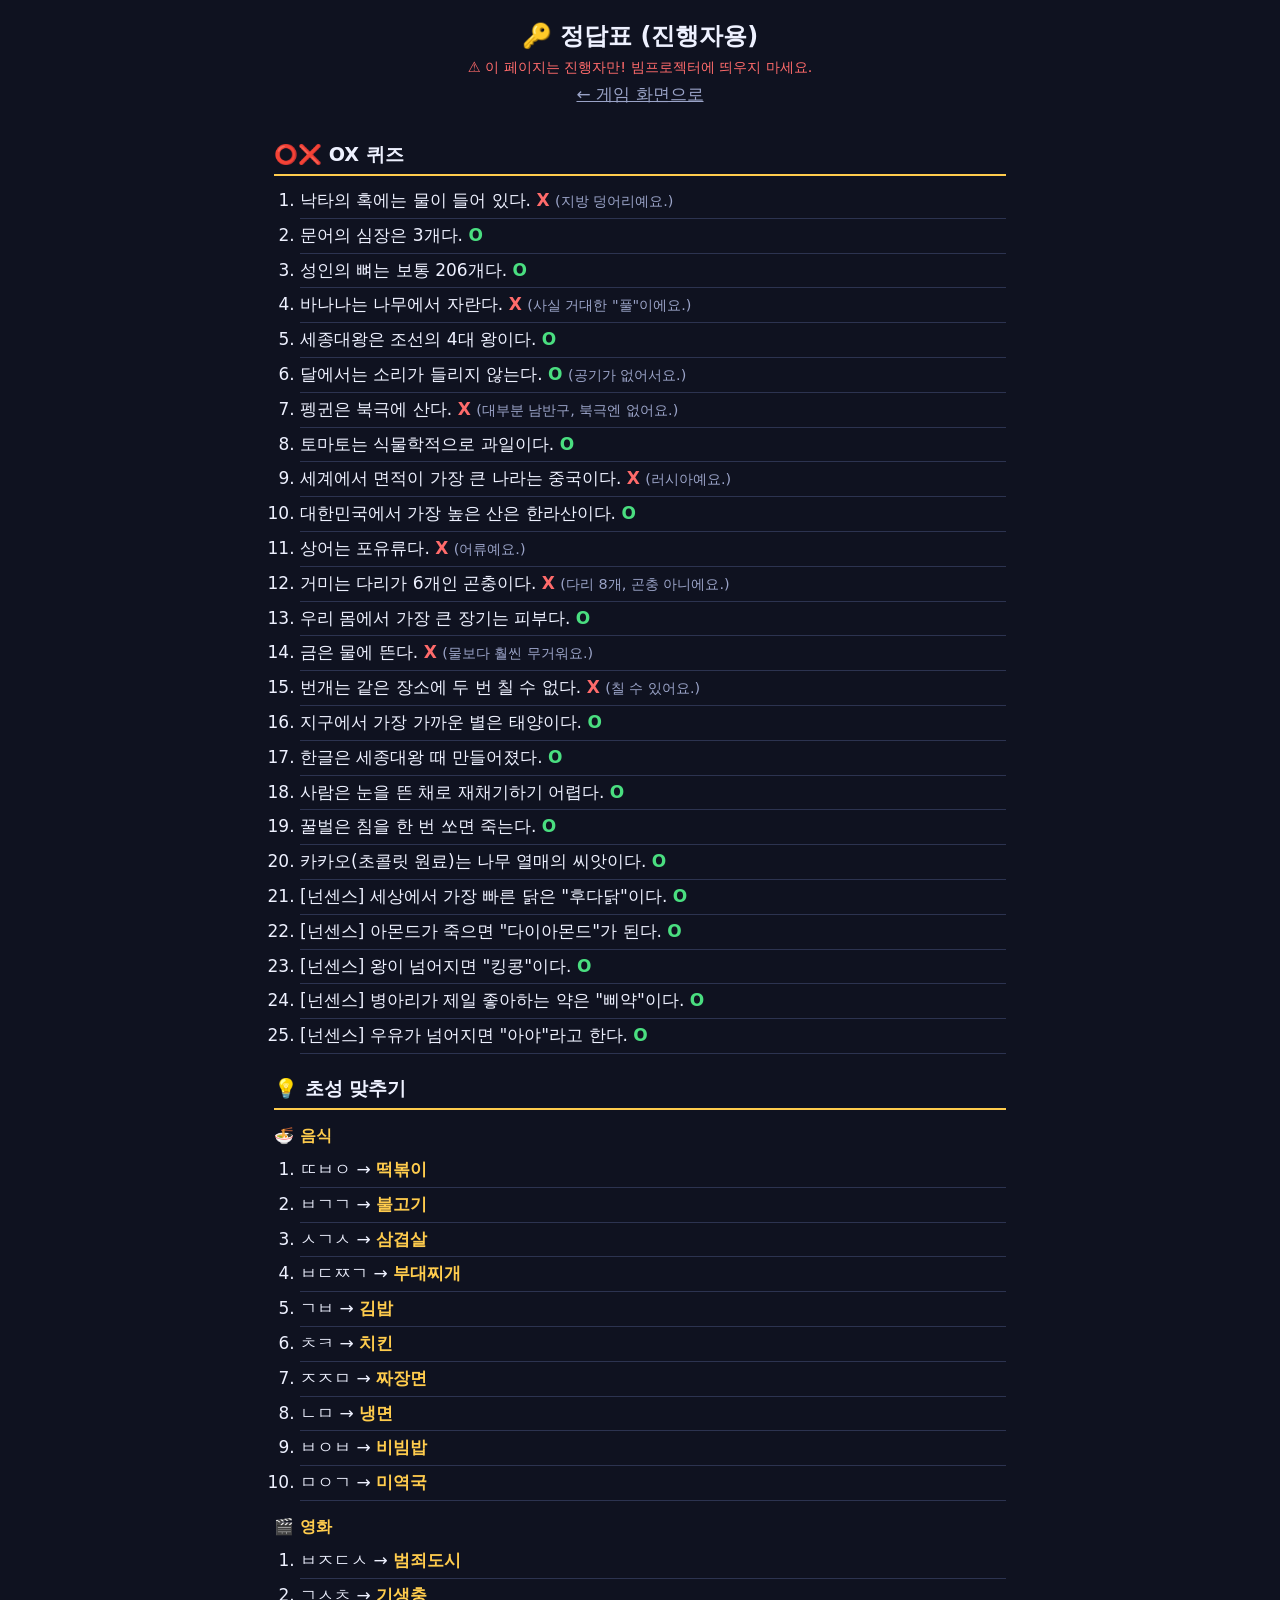
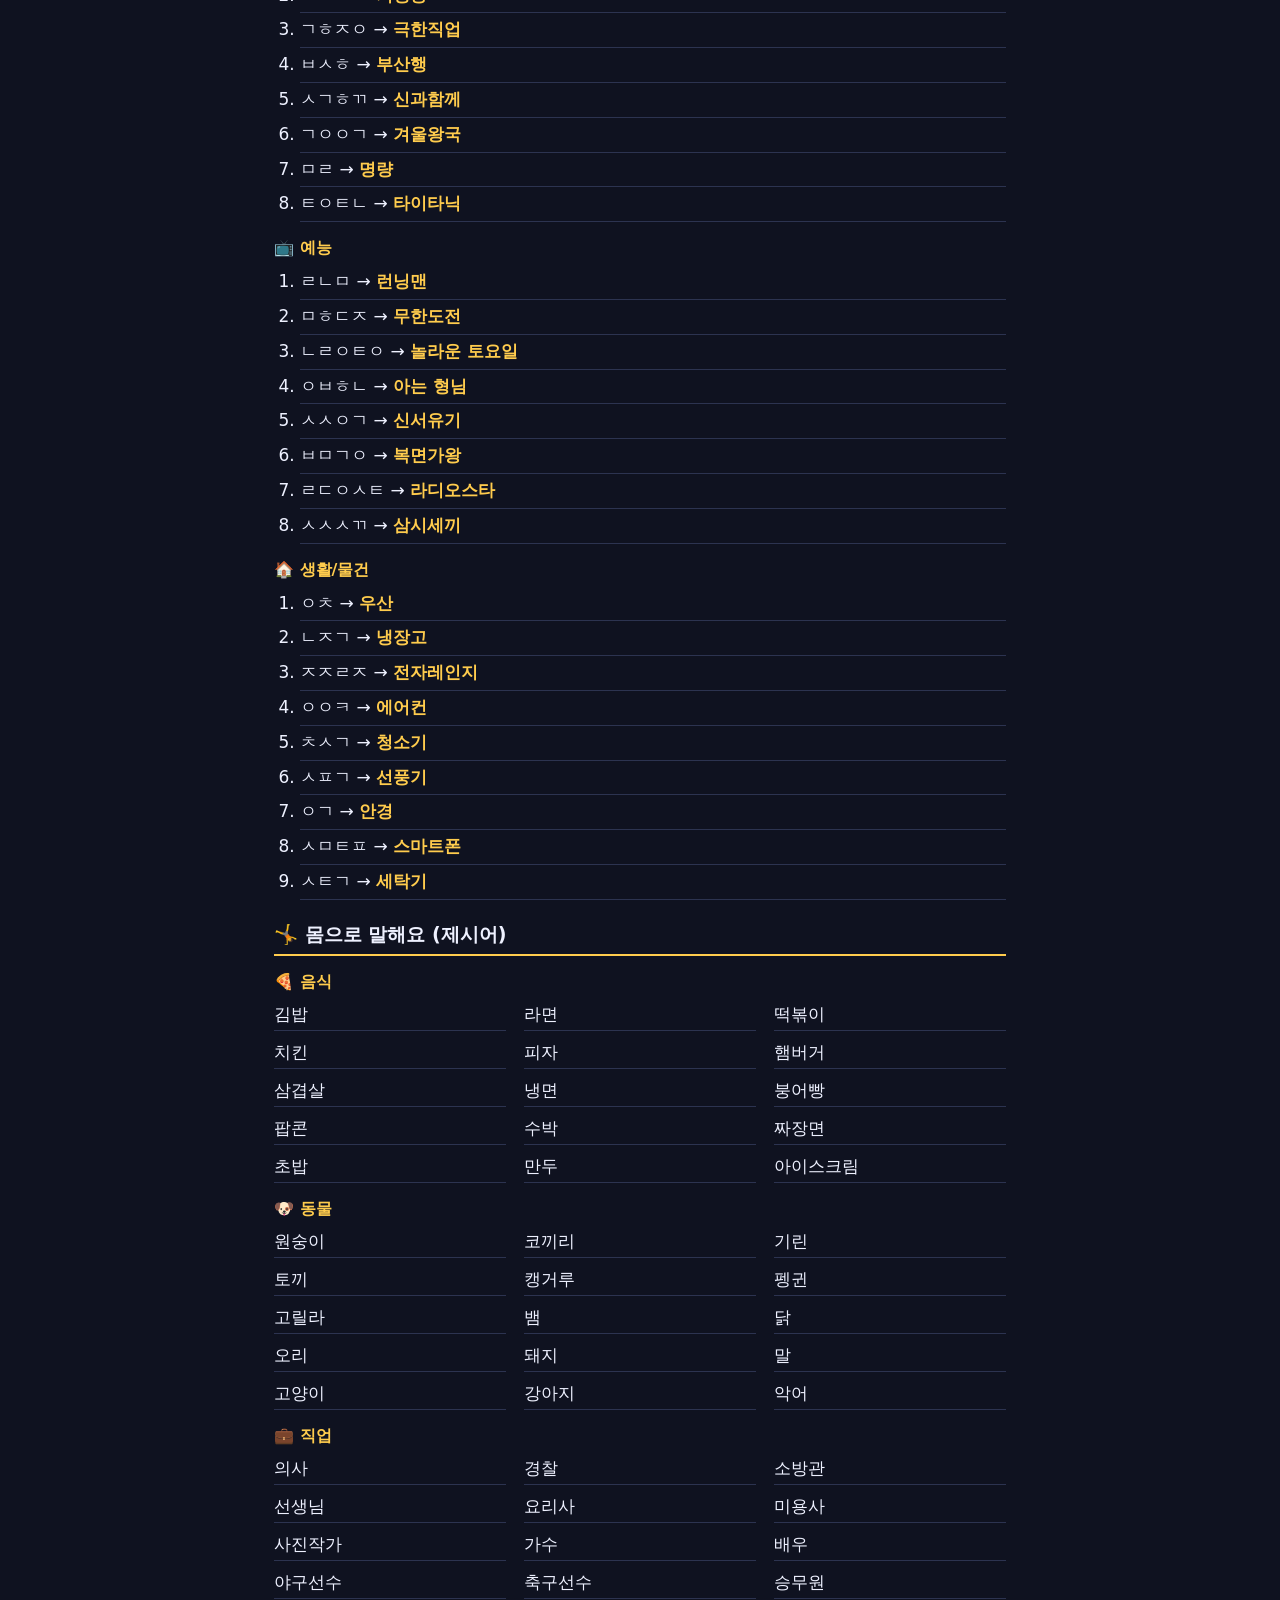
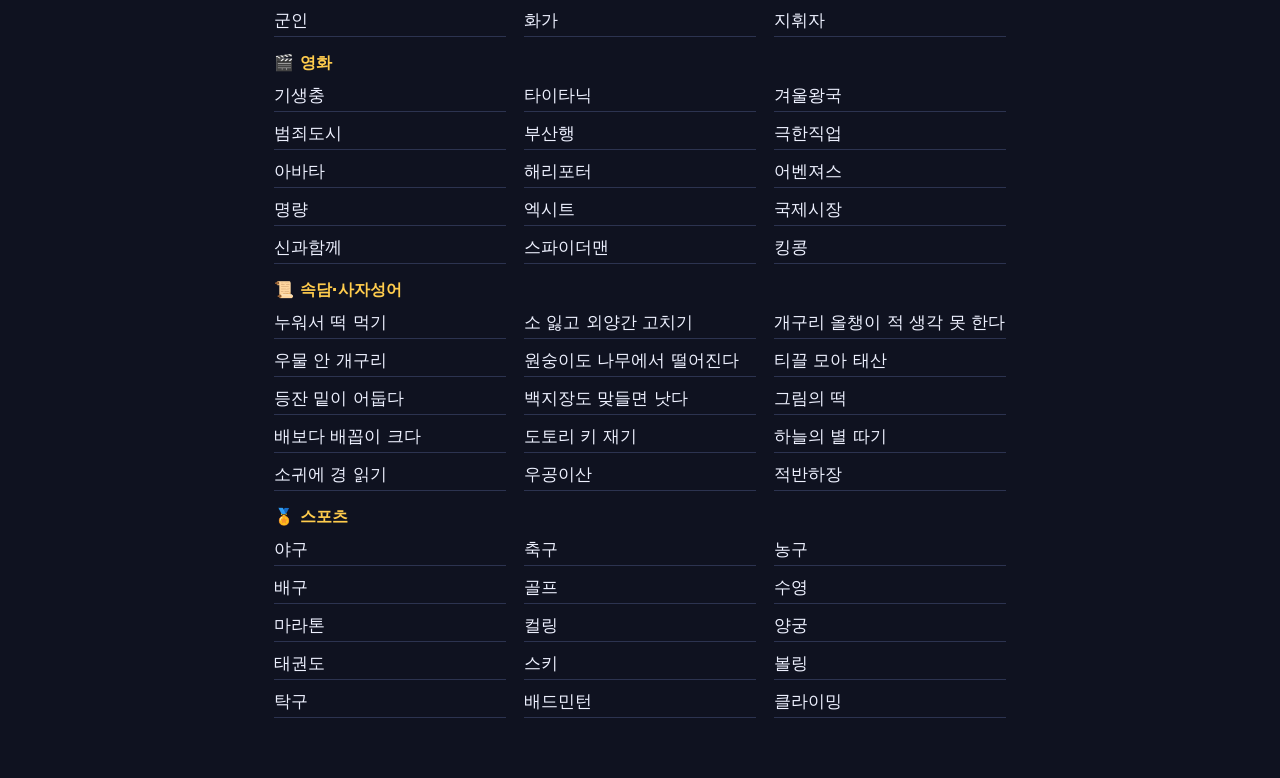
==== answers.html @ 637aa59c "진행자용 정답표 전용 페이지 추가" ====
<!DOCTYPE html>
<html lang="ko">
<head>
<meta charset="utf-8">
<meta name="viewport" content="width=device-width, initial-scale=1">
<title>정답표 (진행자용)</title>
<style>
  :root { --bg:#0f1220; --card:#1a1f36; --line:#2c3350; --fg:#eef1ff; --mut:#9aa3c7; --accent:#ffcc4d; --ok:#4ade80; --hot:#ff6b6b; }
  * { box-sizing:border-box; }
  body { margin:0; font-family:system-ui,-apple-system,"Apple SD Gothic Neo",sans-serif; background:var(--bg); color:var(--fg); font-size:17px; }
  header { text-align:center; padding:20px 12px 6px; }
  h1 { margin:0; font-size:1.5rem; }
  .warn { color:var(--hot); font-size:.9rem; margin-top:6px; }
  main { max-width:760px; margin:0 auto; padding:8px 14px 60px; }
  h2 { font-size:1.2rem; margin:22px 0 8px; padding-bottom:6px; border-bottom:2px solid var(--accent); }
  h3 { font-size:1rem; color:var(--accent); margin:16px 0 6px; }
  ol { margin:0; padding-left:26px; }
  li { padding:5px 0; border-bottom:1px solid var(--line); line-height:1.4; }
  .q { color:var(--fg); }
  .a { font-weight:800; color:var(--accent); }
  .o { color:var(--ok); font-weight:900; }
  .x { color:var(--hot); font-weight:900; }
  .note { color:var(--mut); font-size:.9rem; }
  .grid { display:grid; grid-template-columns:repeat(auto-fill,minmax(200px,1fr)); gap:6px 18px; }
  .grid div { padding:4px 0; border-bottom:1px solid var(--line); }
  a.home { color:var(--mut); }
</style>
</head>
<body>
<header>
  <h1>🔑 정답표 (진행자용)</h1>
  <div class="warn">⚠️ 이 페이지는 진행자만! 빔프로젝터에 띄우지 마세요.</div>
  <div style="margin-top:6px"><a class="home" href="./index.html">← 게임 화면으로</a></div>
</header>
<main id="app"></main>

<script src="data.js"></script>
<script>
const app=document.getElementById('app');
let html='';

// OX
html+='<h2>⭕❌ OX 퀴즈</h2><ol>';
OX.forEach(o=>{
  html+=`<li><span class="q">${o.q}</span> <span class="${o.a?'o':'x'}">${o.a?'O':'X'}</span>`
      + (o.e?` <span class="note">(${o.e})</span>`:'') + '</li>';
});
html+='</ol>';

// 초성
html+='<h2>💡 초성 맞추기</h2>';
for(const [cat,list] of Object.entries(INITIALS)){
  html+=`<h3>${cat}</h3><ol>`;
  list.forEach(([q,a])=>{ html+=`<li><span class="q">${q}</span> → <span class="a">${a}</span></li>`; });
  html+='</ol>';
}

// 몸으로 말해요 (제시어 = 정답)
html+='<h2>🤸 몸으로 말해요 (제시어)</h2>';
for(const [cat,list] of Object.entries(CHARADES)){
  html+=`<h3>${cat}</h3><div class="grid">${list.map(w=>`<div>${w}</div>`).join('')}</div>`;
}

app.innerHTML=html;
</script>
</body>
</html>
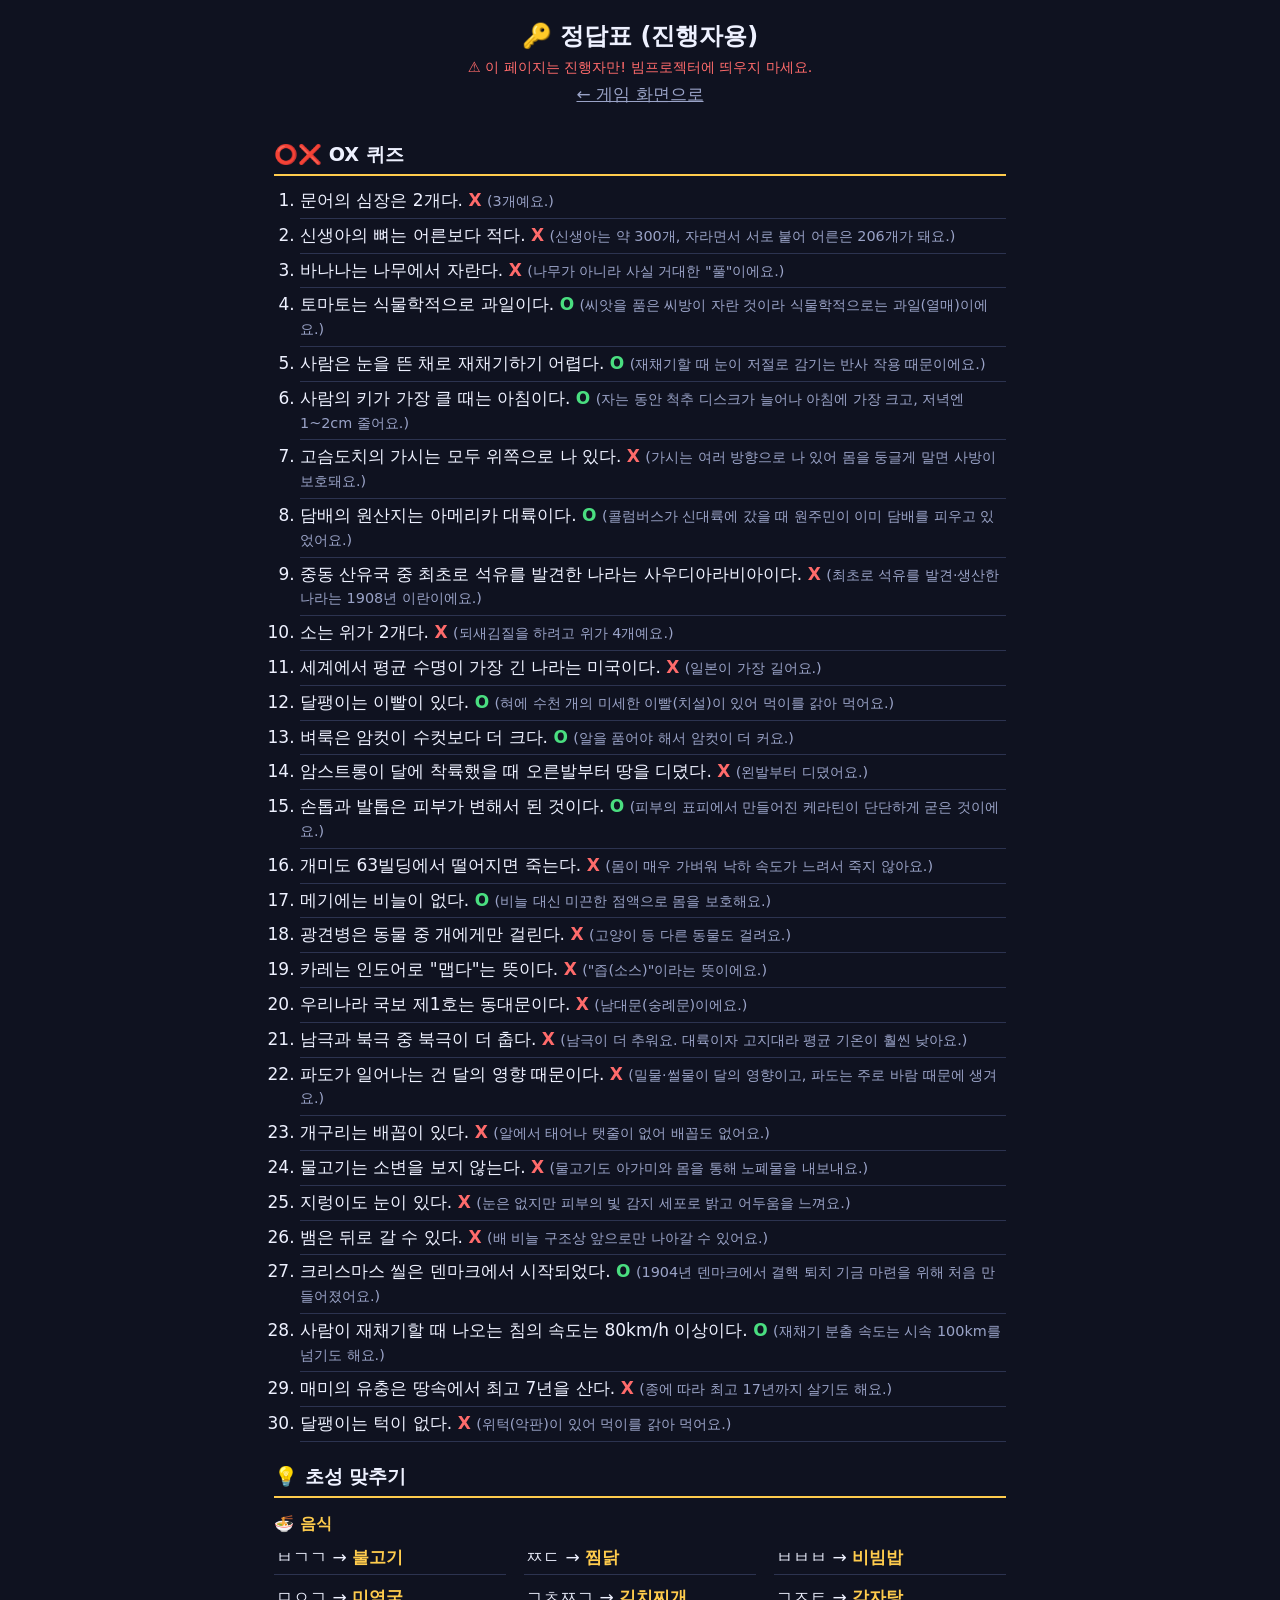
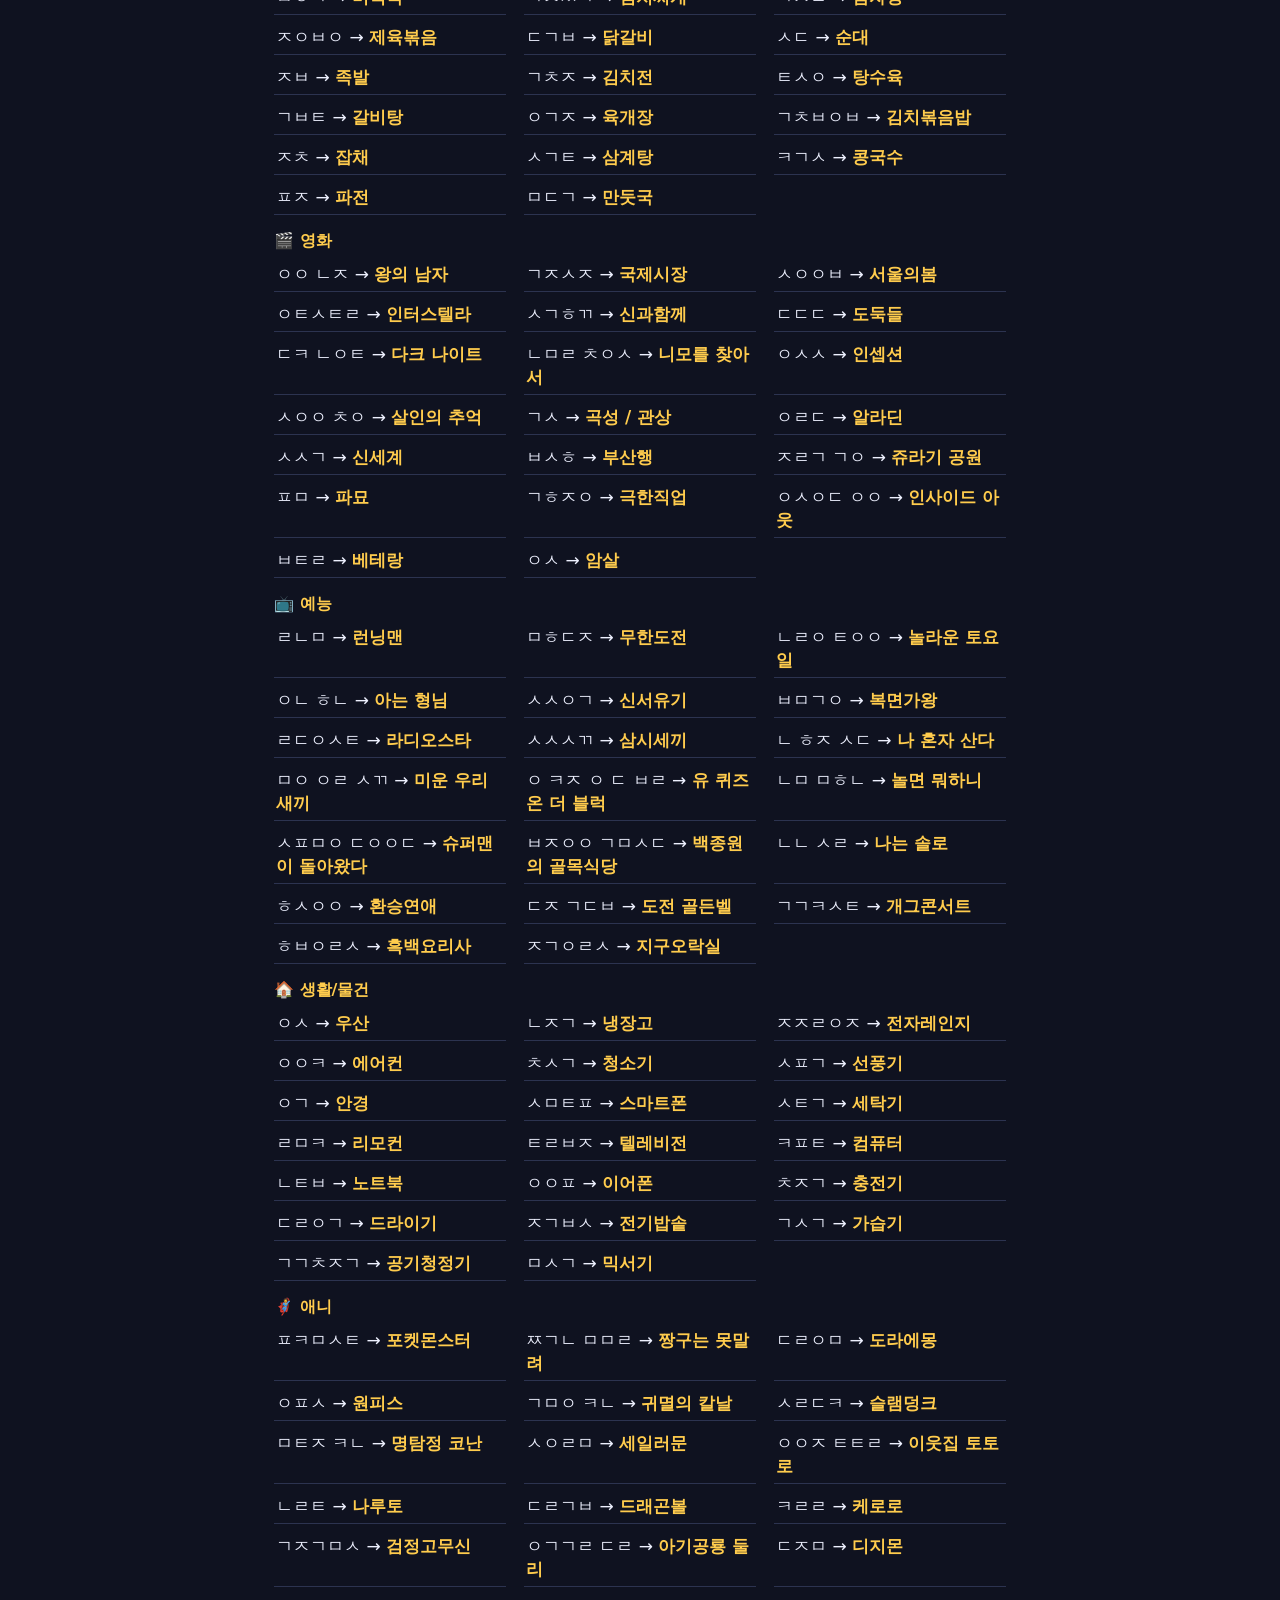
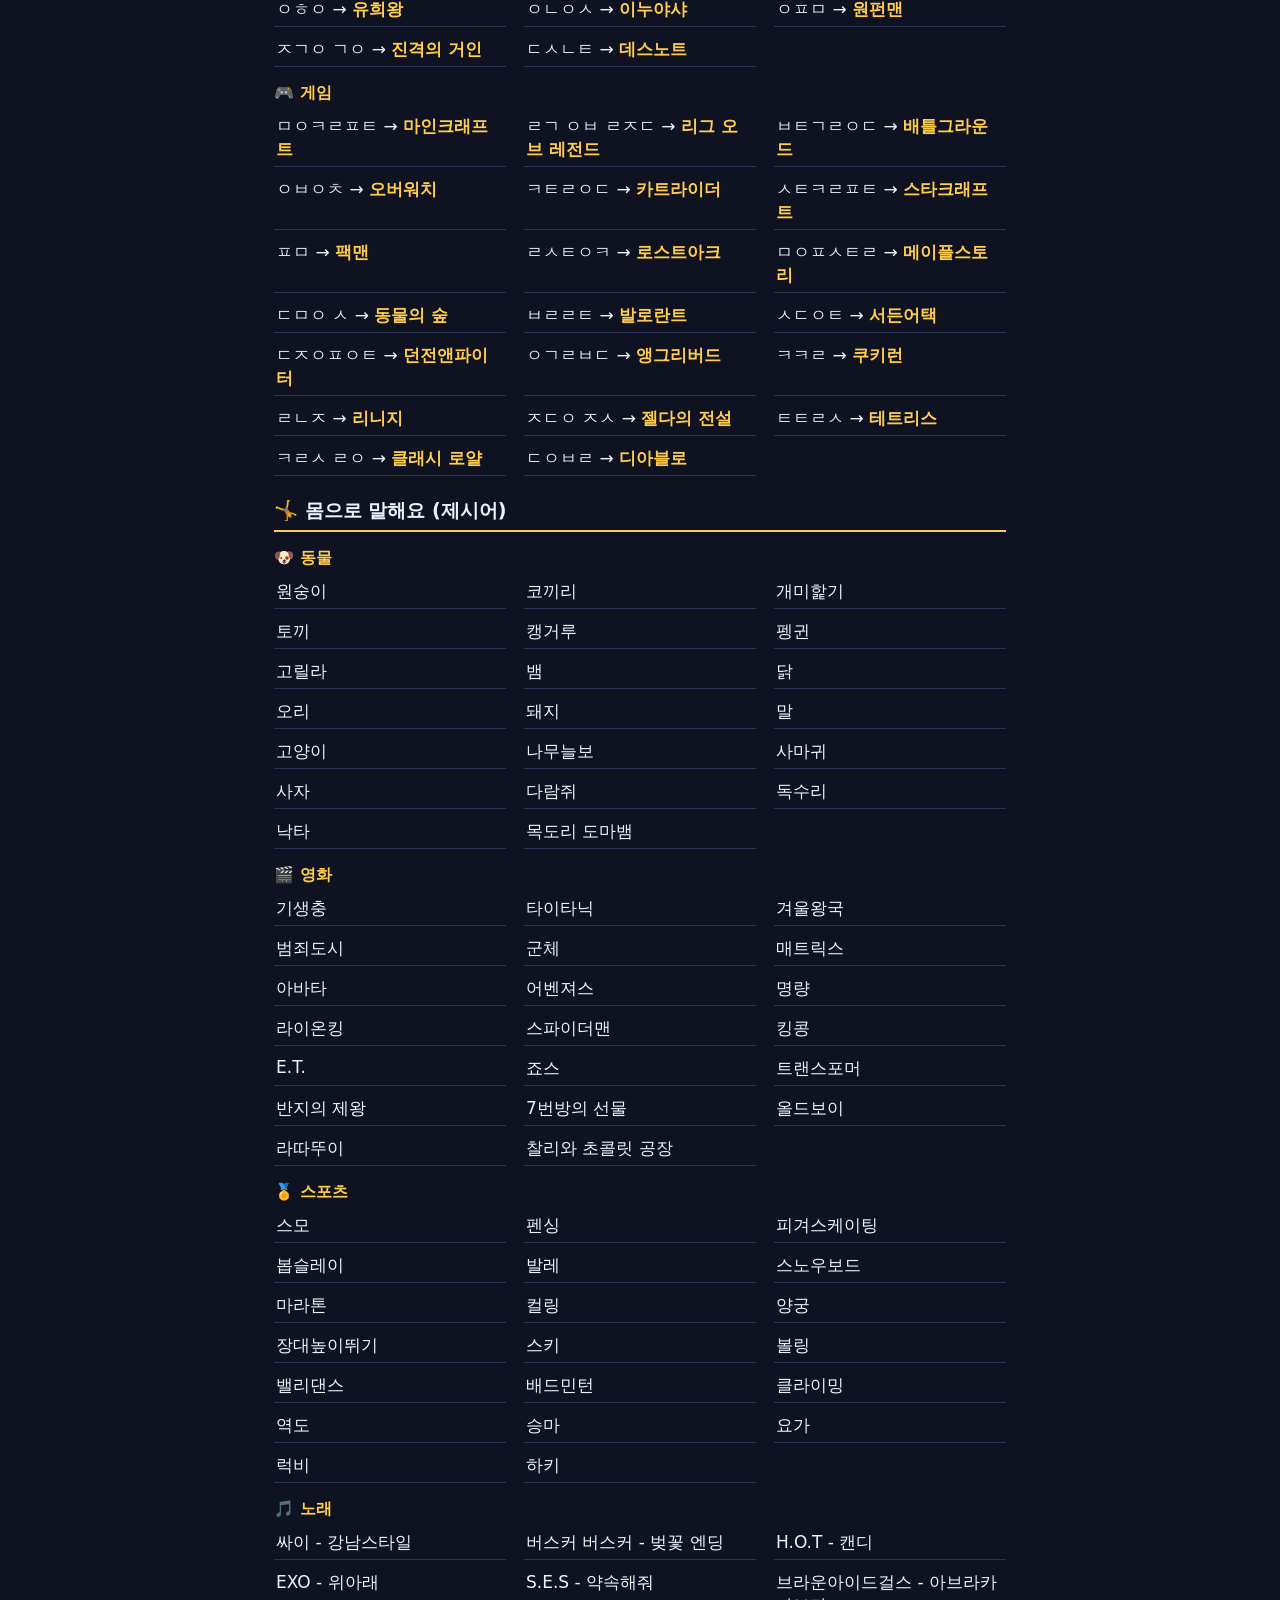
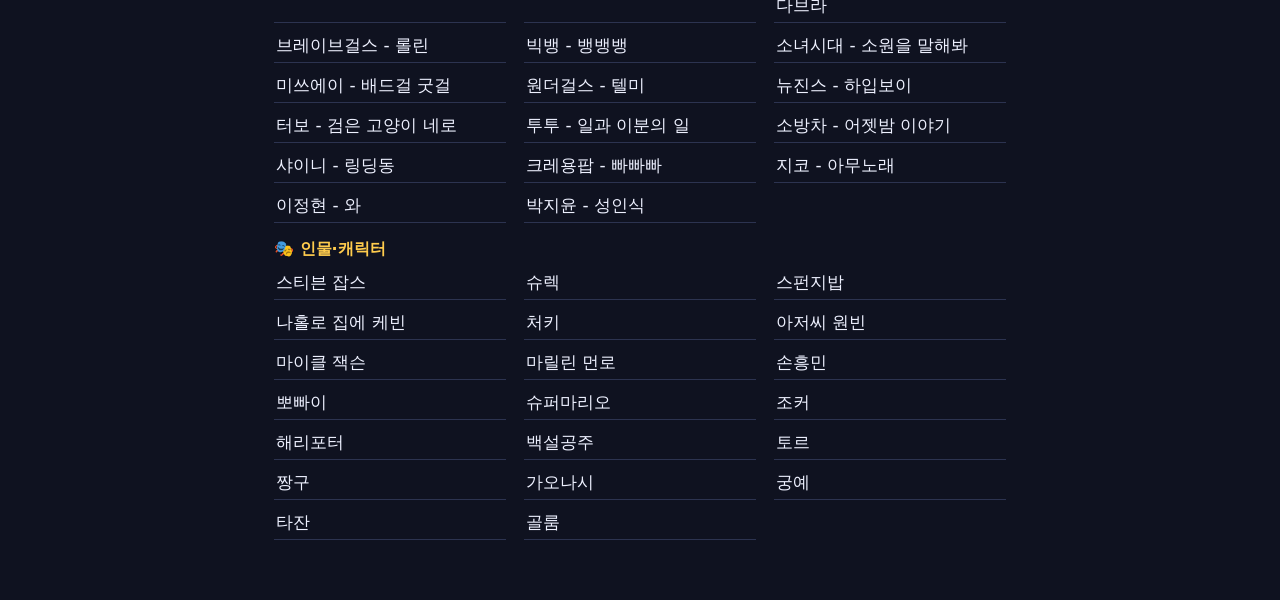
==== commit 7fa9ae30: "answers: initials as 3-col grid; responsive 2-col mobile" ====
--- a/answers.html
+++ b/answers.html
@@ -21,8 +21,9 @@
   .o { color:var(--ok); font-weight:900; }
   .x { color:var(--hot); font-weight:900; }
   .note { color:var(--mut); font-size:.9rem; }
-  .grid { display:grid; grid-template-columns:repeat(auto-fill,minmax(200px,1fr)); gap:6px 18px; }
-  .grid div { padding:4px 0; border-bottom:1px solid var(--line); }
+  .grid { display:grid; grid-template-columns:repeat(3,1fr); gap:6px 18px; }
+  .grid div { padding:5px 2px; border-bottom:1px solid var(--line); }
+  @media (max-width:600px){ .grid { grid-template-columns:repeat(2,1fr); gap:6px 12px; } }
   a.home { color:var(--mut); }
 </style>
 </head>
@@ -50,9 +51,7 @@
 // 초성
 html+='<h2>💡 초성 맞추기</h2>';
 for(const [cat,list] of Object.entries(INITIALS)){
-  html+=`<h3>${cat}</h3><ol>`;
-  list.forEach(([q,a])=>{ html+=`<li><span class="q">${q}</span> → <span class="a">${a}</span></li>`; });
-  html+='</ol>';
+  html+=`<h3>${cat}</h3><div class="grid">${list.map(([q,a])=>`<div><span class="q">${q}</span> → <span class="a">${a}</span></div>`).join('')}</div>`;
 }
 
 // 몸으로 말해요 (제시어 = 정답)
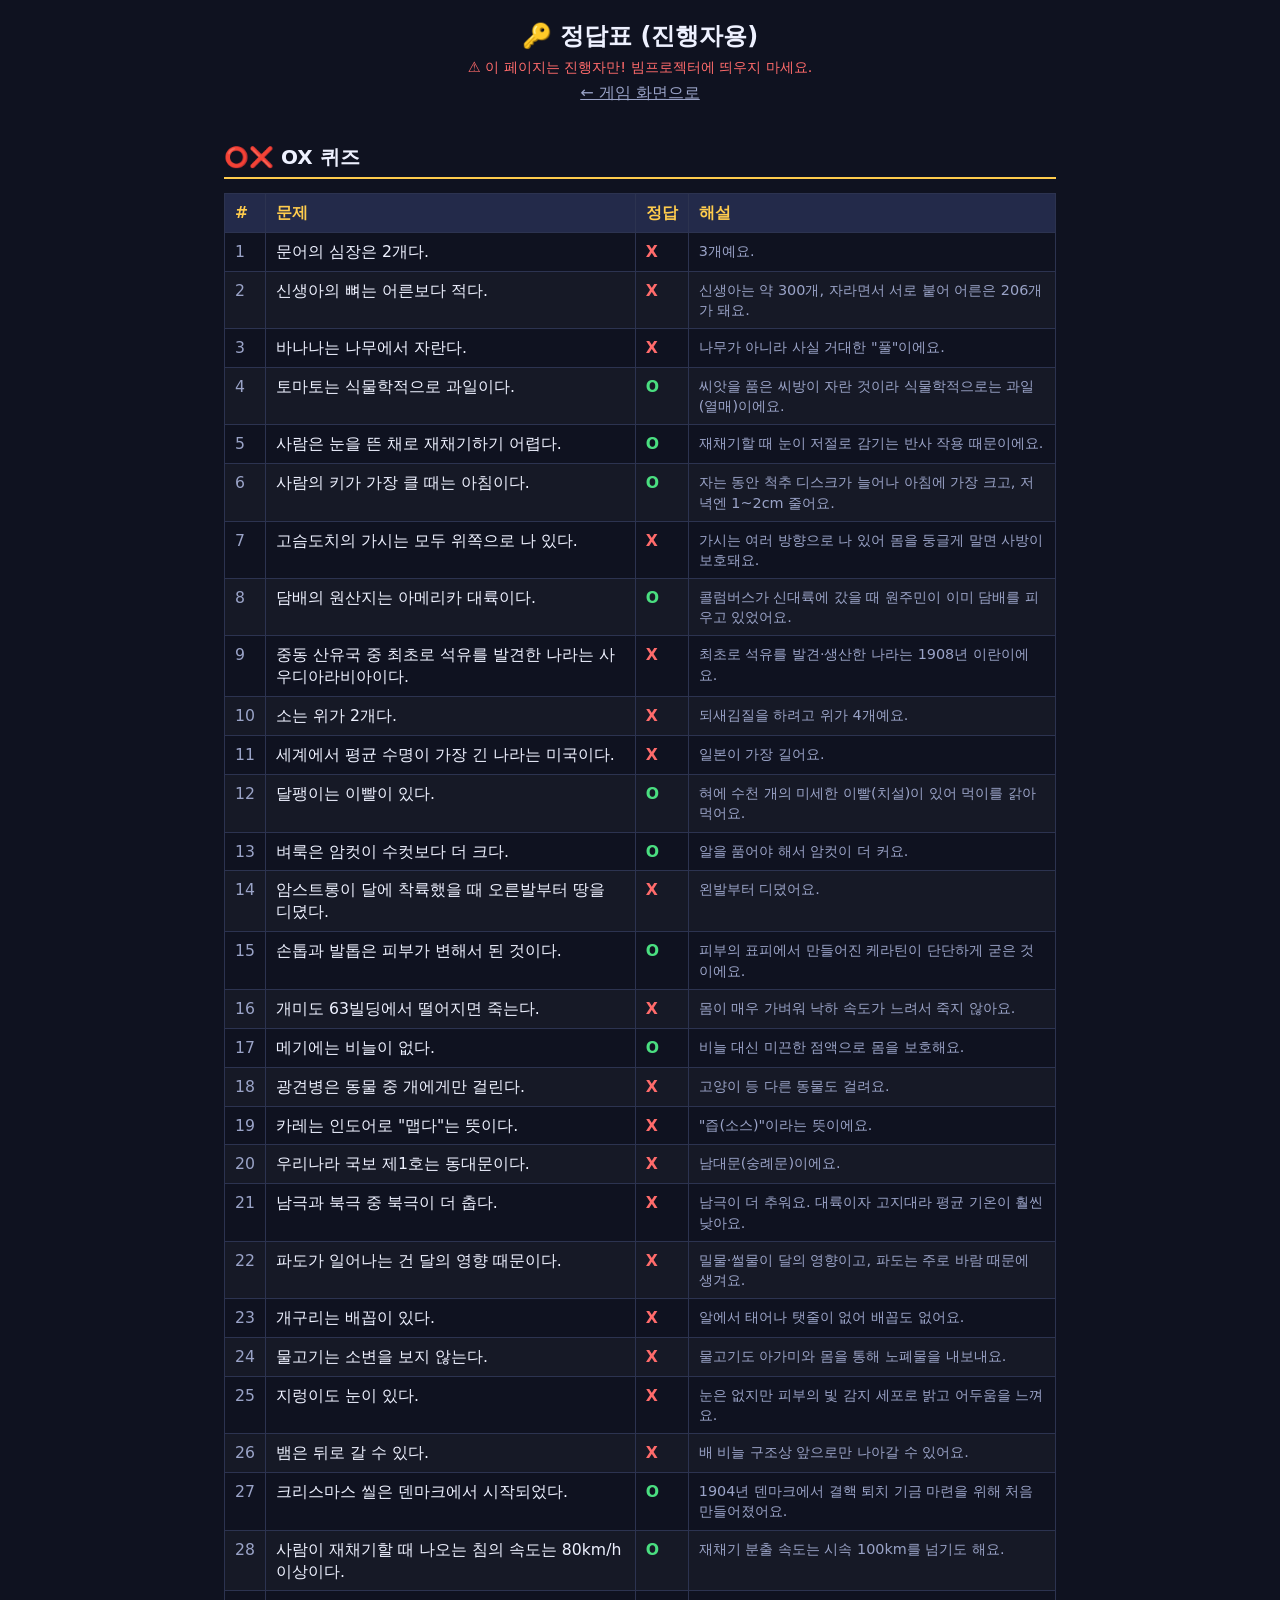
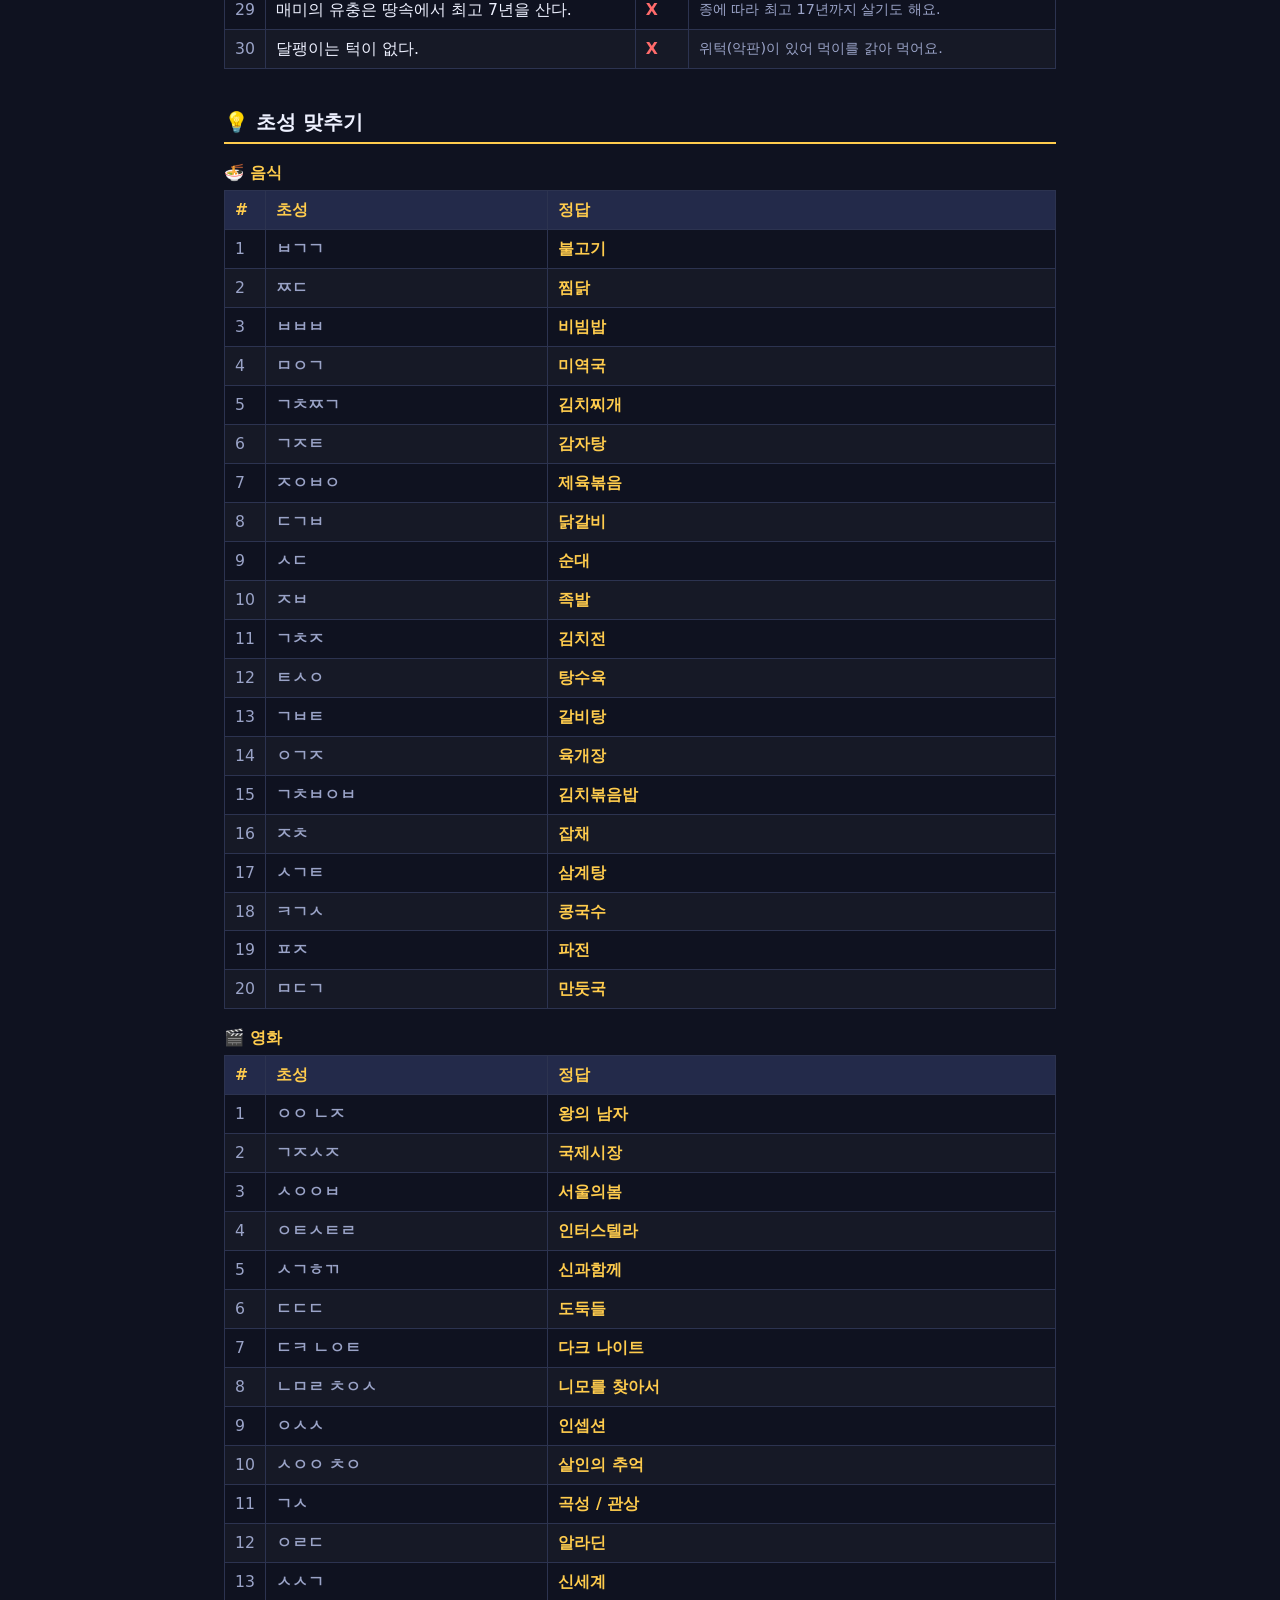
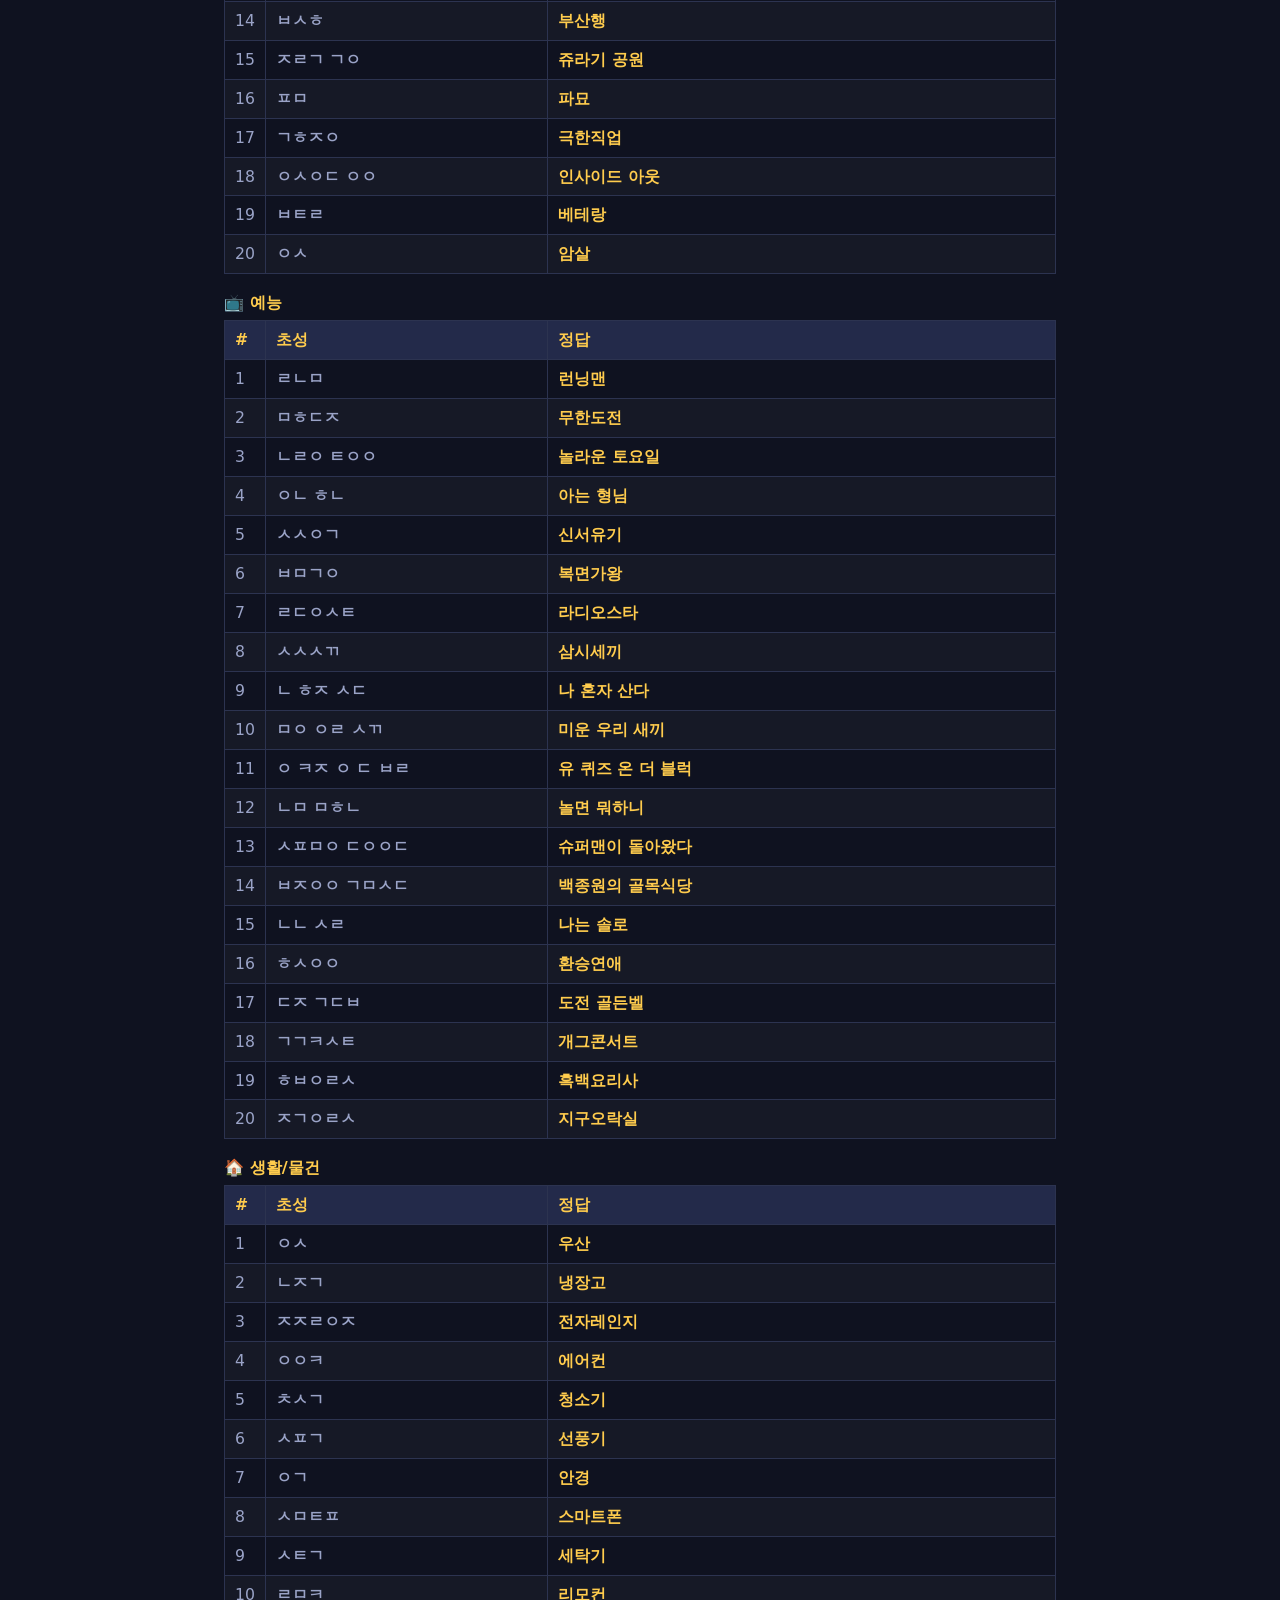
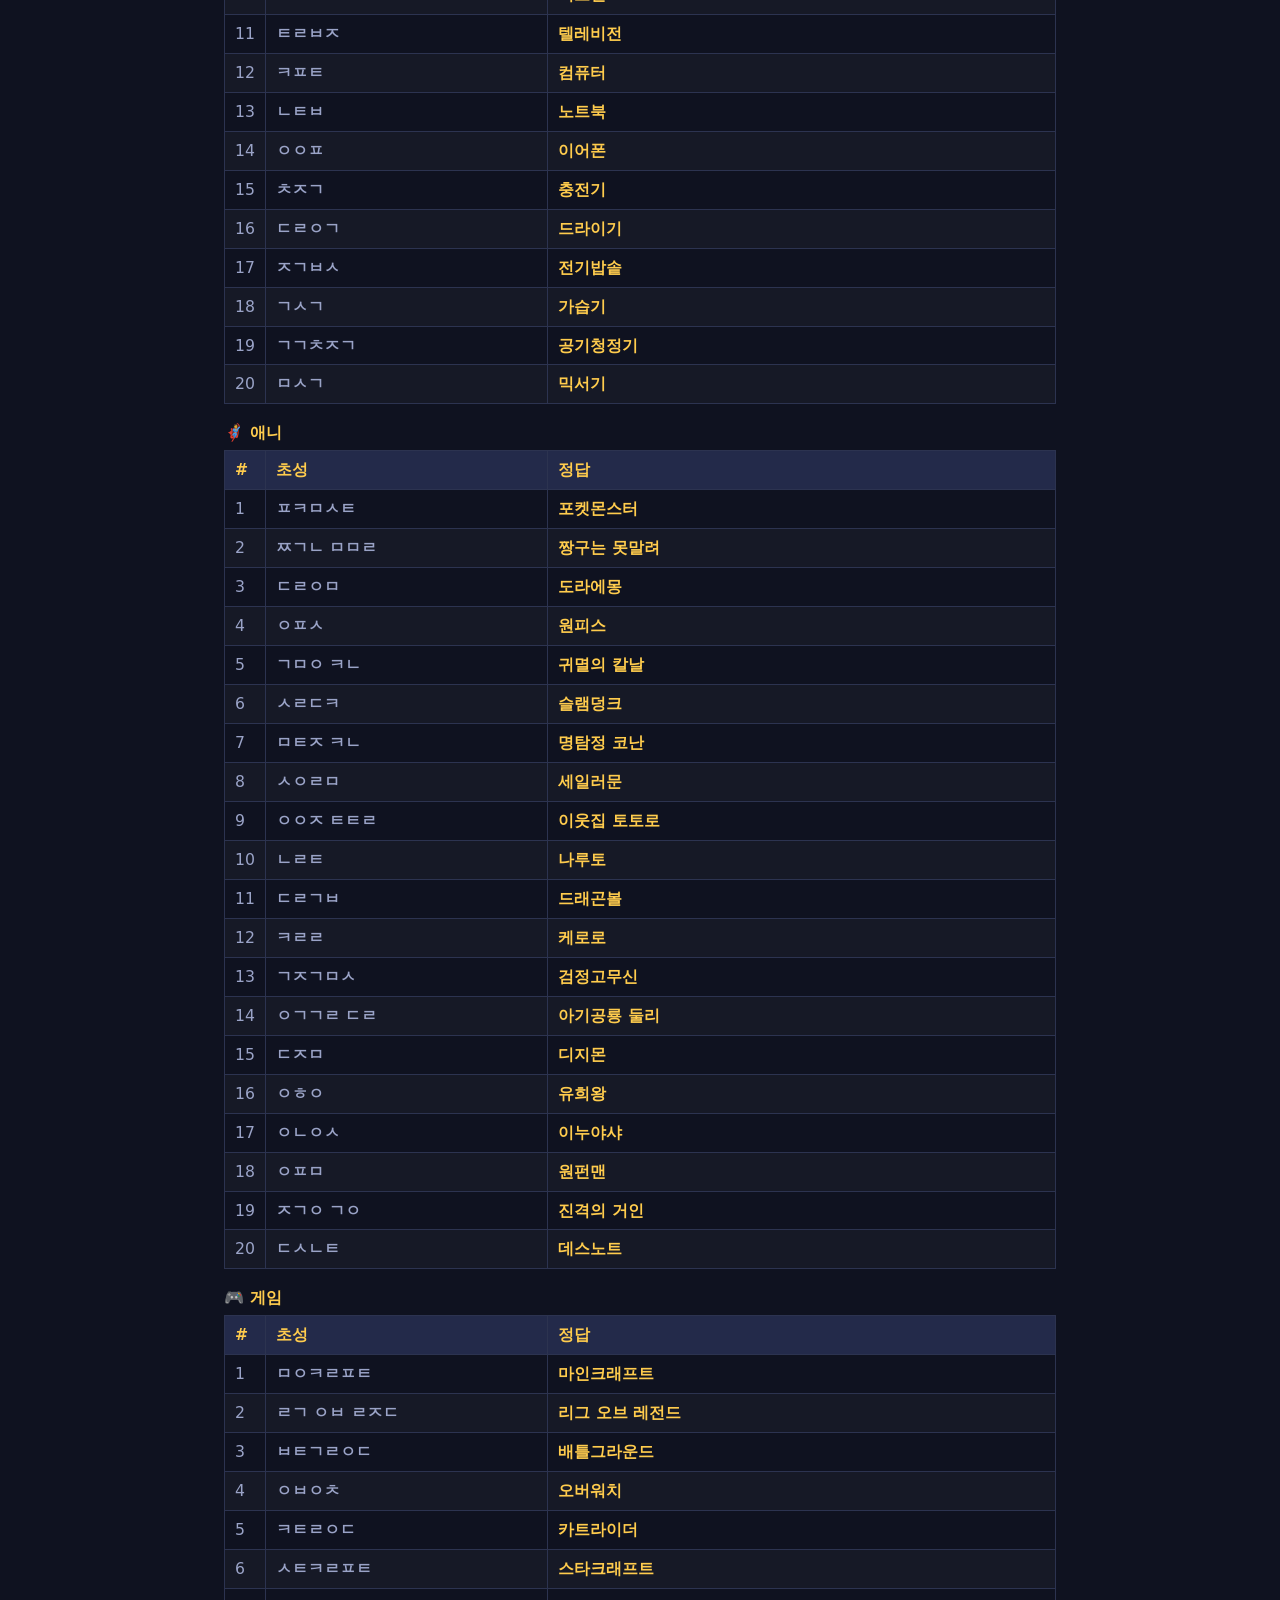
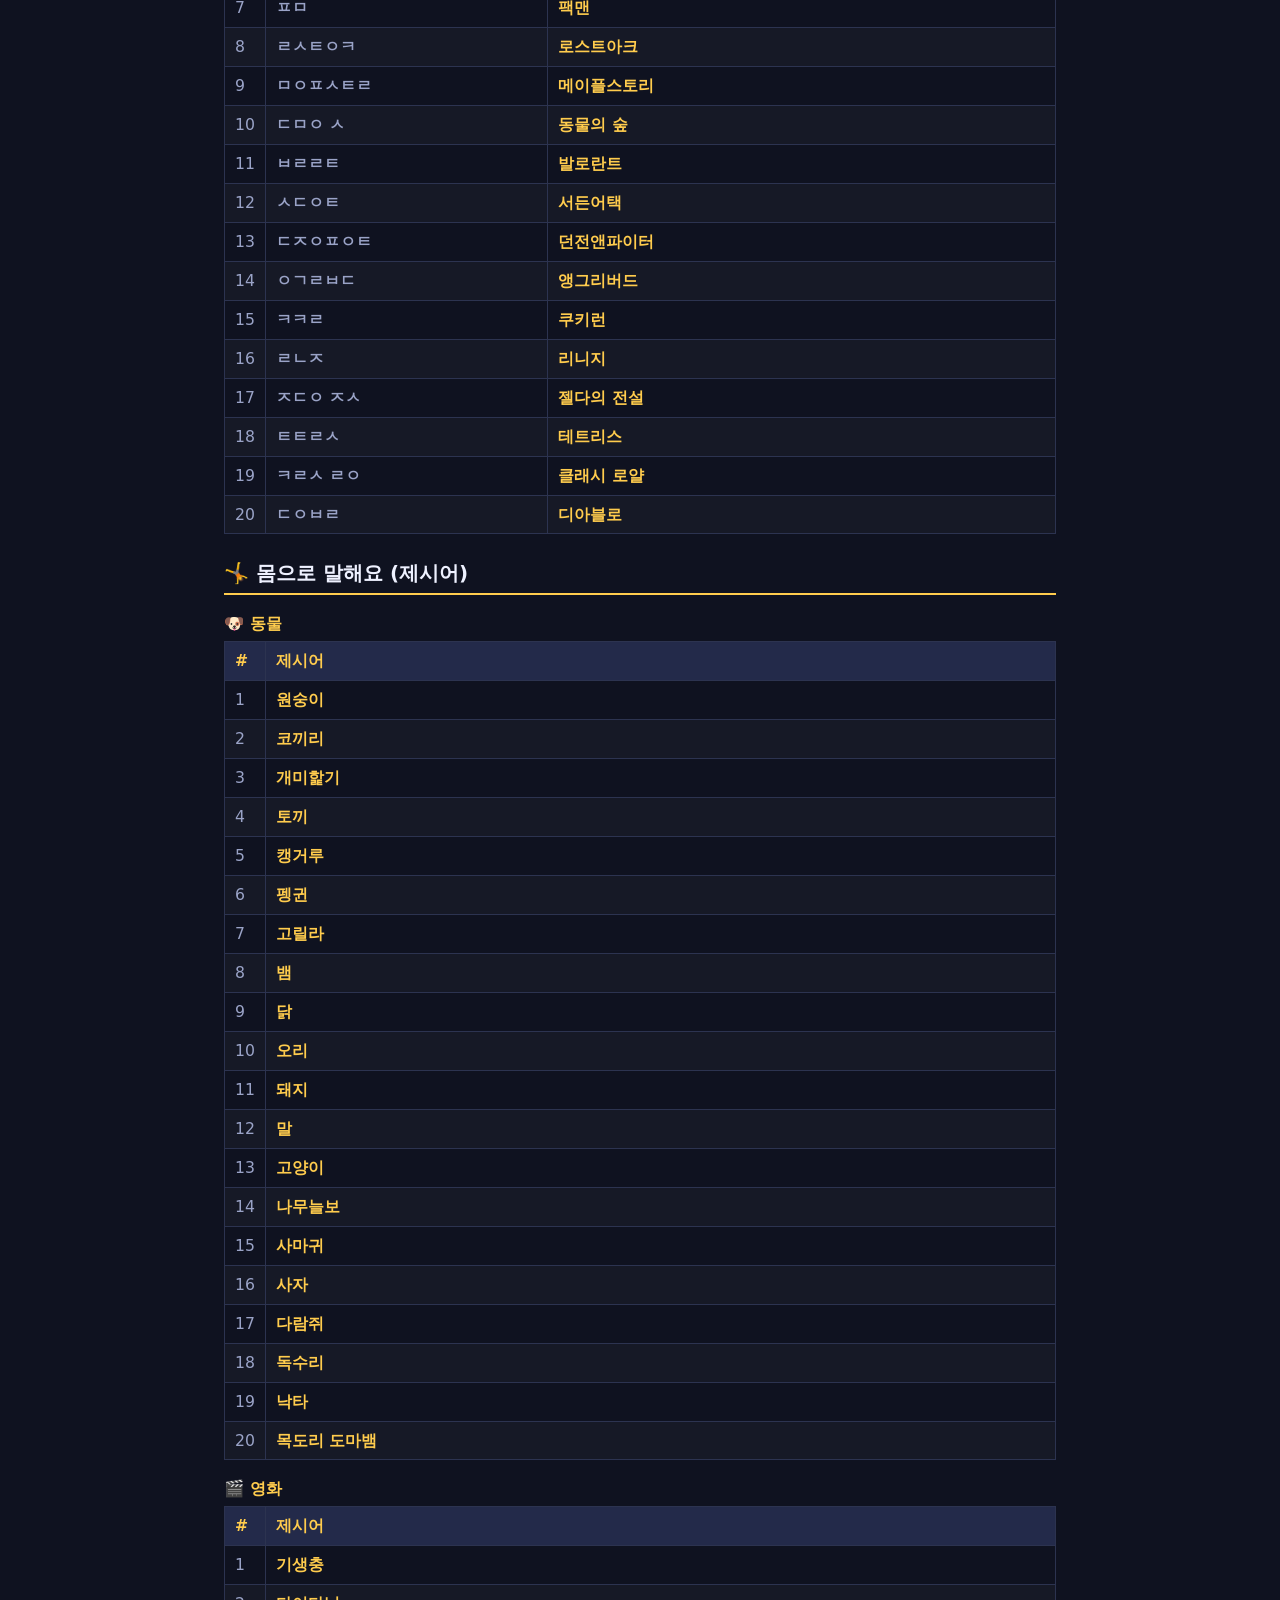
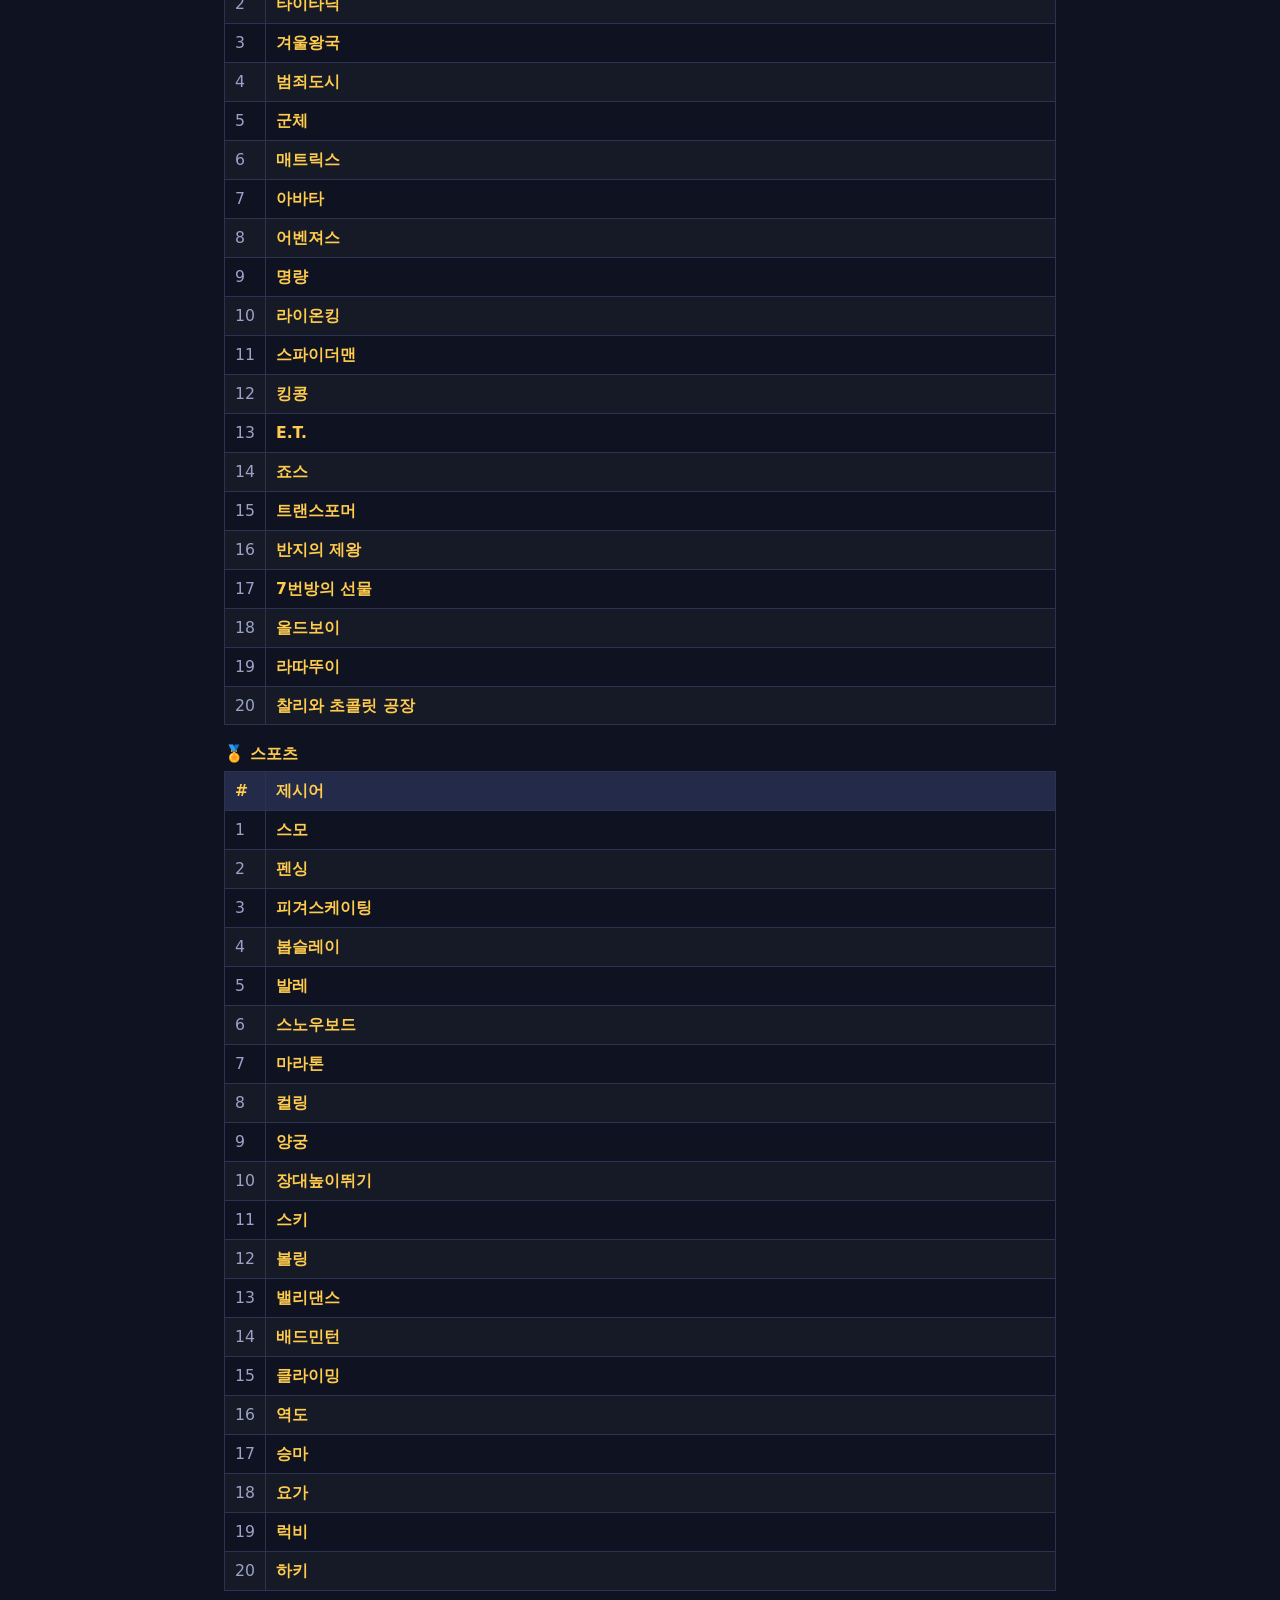
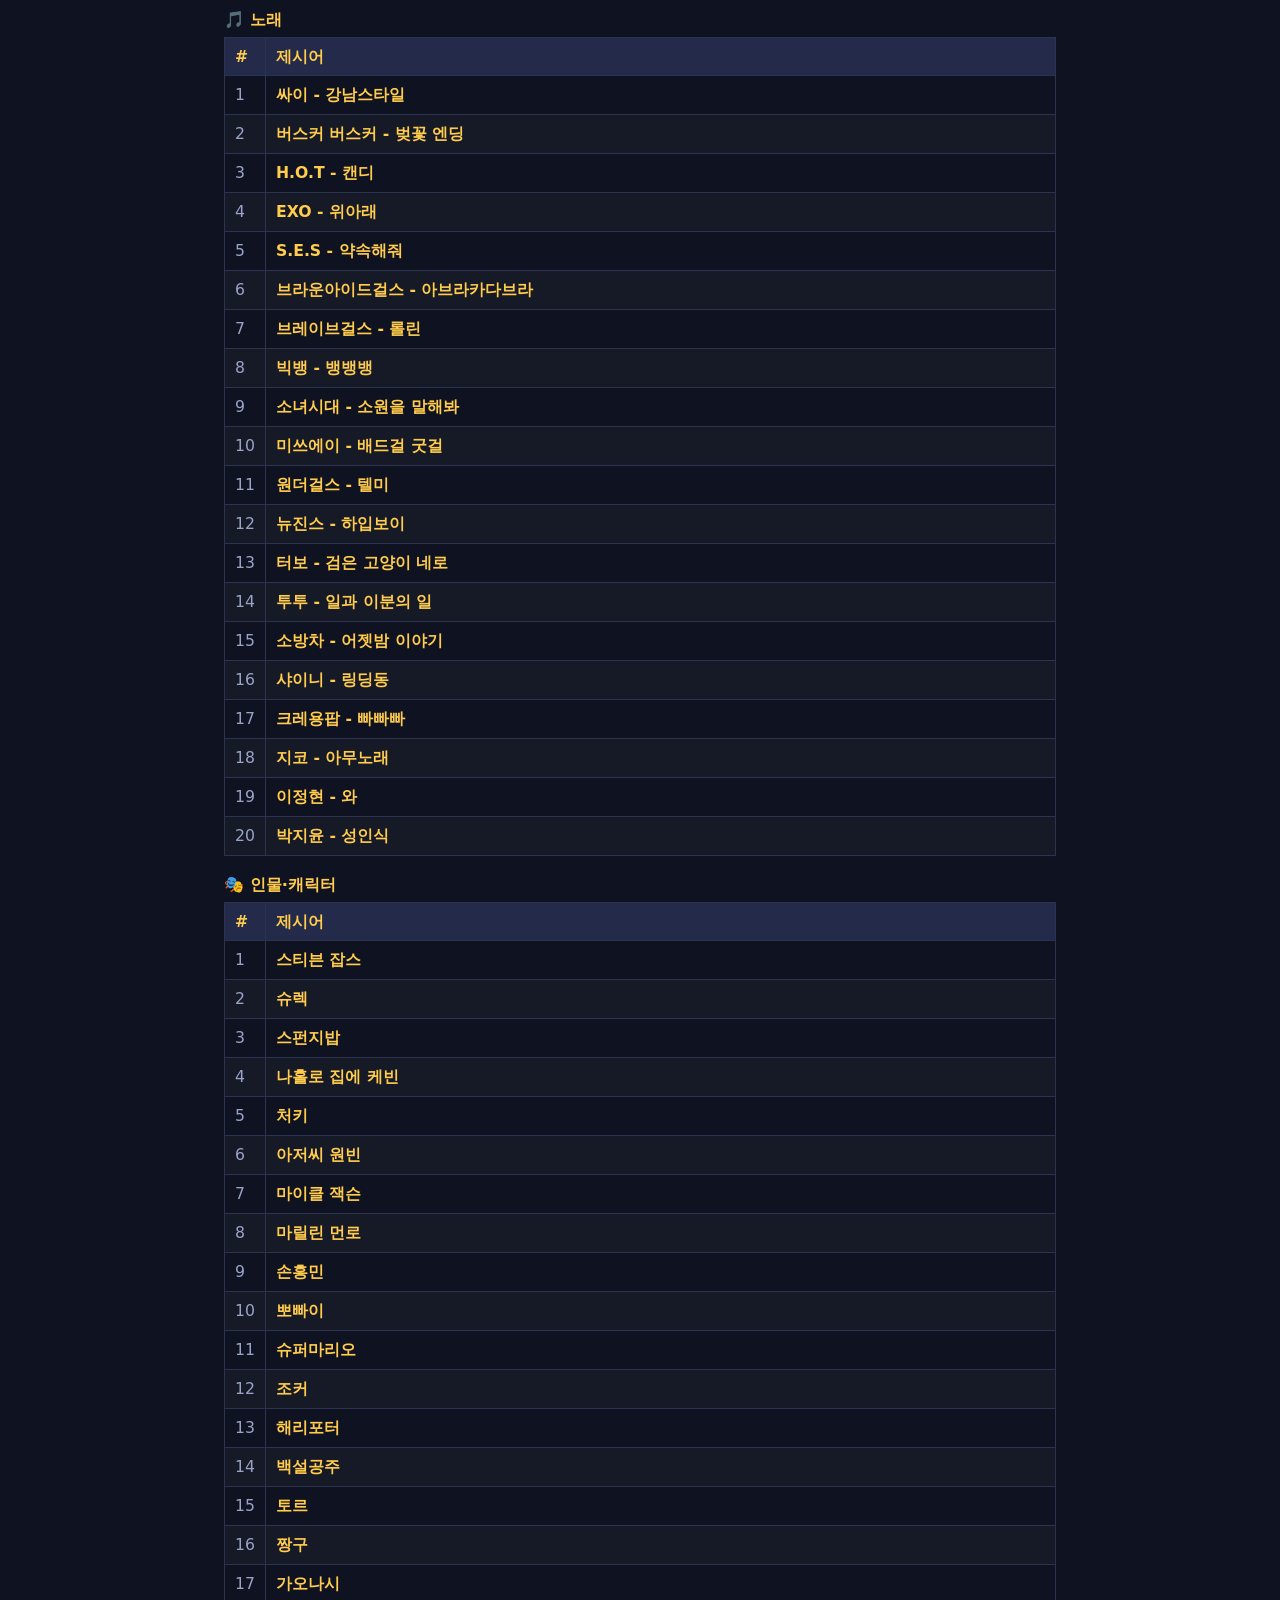
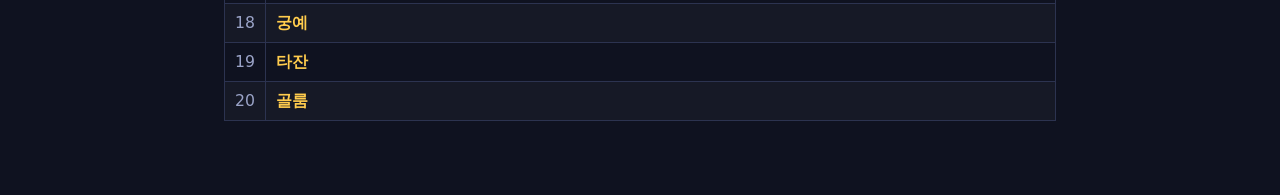
==== commit d47ad053: "answers: real bordered tables (single column, readable)" ====
--- a/answers.html
+++ b/answers.html
@@ -7,23 +7,24 @@
 <style>
   :root { --bg:#0f1220; --card:#1a1f36; --line:#2c3350; --fg:#eef1ff; --mut:#9aa3c7; --accent:#ffcc4d; --ok:#4ade80; --hot:#ff6b6b; }
   * { box-sizing:border-box; }
-  body { margin:0; font-family:system-ui,-apple-system,"Apple SD Gothic Neo",sans-serif; background:var(--bg); color:var(--fg); font-size:17px; }
+  body { margin:0; font-family:system-ui,-apple-system,"Apple SD Gothic Neo",sans-serif; background:var(--bg); color:var(--fg); font-size:16px; }
   header { text-align:center; padding:20px 12px 6px; }
   h1 { margin:0; font-size:1.5rem; }
   .warn { color:var(--hot); font-size:.9rem; margin-top:6px; }
-  main { max-width:760px; margin:0 auto; padding:8px 14px 60px; }
-  h2 { font-size:1.2rem; margin:22px 0 8px; padding-bottom:6px; border-bottom:2px solid var(--accent); }
-  h3 { font-size:1rem; color:var(--accent); margin:16px 0 6px; }
-  ol { margin:0; padding-left:26px; }
-  li { padding:5px 0; border-bottom:1px solid var(--line); line-height:1.4; }
-  .q { color:var(--fg); }
-  .a { font-weight:800; color:var(--accent); }
-  .o { color:var(--ok); font-weight:900; }
-  .x { color:var(--hot); font-weight:900; }
-  .note { color:var(--mut); font-size:.9rem; }
-  .grid { display:grid; grid-template-columns:repeat(3,1fr); gap:6px 18px; }
-  .grid div { padding:5px 2px; border-bottom:1px solid var(--line); }
-  @media (max-width:600px){ .grid { grid-template-columns:repeat(2,1fr); gap:6px 12px; } }
+  main { max-width:860px; margin:0 auto; padding:8px 14px 60px; }
+  h2 { font-size:1.25rem; margin:26px 0 10px; padding-bottom:6px; border-bottom:2px solid var(--accent); }
+  h3 { font-size:1.02rem; color:var(--accent); margin:18px 0 6px; }
+  .scroll { overflow-x:auto; }
+  table.tbl { width:100%; border-collapse:collapse; margin:4px 0 14px; font-size:.98rem; }
+  table.tbl th, table.tbl td { border:1px solid var(--line); padding:8px 10px; text-align:left; vertical-align:top; line-height:1.4; }
+  table.tbl th { background:#232a4a; color:var(--accent); font-weight:800; white-space:nowrap; }
+  table.tbl tr:nth-child(even) td { background:rgba(255,255,255,.028); }
+  td.num { color:var(--mut); text-align:center; width:2.4rem; white-space:nowrap; }
+  td.cho { color:var(--mut); font-weight:800; white-space:nowrap; width:34%; }
+  td.ans { color:var(--accent); font-weight:800; }
+  td.ox { text-align:center; font-weight:900; width:3rem; }
+  td.ox.o { color:var(--ok); } td.ox.x { color:var(--hot); }
+  td.note { color:var(--mut); font-size:.9rem; }
   a.home { color:var(--mut); }
 </style>
 </head>
@@ -38,26 +39,33 @@
 <script src="data.js"></script>
 <script>
 const app=document.getElementById('app');
+const esc=s=>String(s).replace(/[&<>]/g,c=>({'&':'&amp;','<':'&lt;','>':'&gt;'}[c]));
 let html='';
 
 // OX
-html+='<h2>⭕❌ OX 퀴즈</h2><ol>';
-OX.forEach(o=>{
-  html+=`<li><span class="q">${o.q}</span> <span class="${o.a?'o':'x'}">${o.a?'O':'X'}</span>`
-      + (o.e?` <span class="note">(${o.e})</span>`:'') + '</li>';
+html+='<h2>⭕❌ OX 퀴즈</h2><div class="scroll"><table class="tbl">'
+    + '<thead><tr><th>#</th><th>문제</th><th>정답</th><th>해설</th></tr></thead><tbody>';
+OX.forEach((o,i)=>{
+  html+=`<tr><td class="num">${i+1}</td><td>${esc(o.q)}</td>`
+      + `<td class="ox ${o.a?'o':'x'}">${o.a?'O':'X'}</td>`
+      + `<td class="note">${o.e?esc(o.e):''}</td></tr>`;
 });
-html+='</ol>';
+html+='</tbody></table></div>';
 
-// 초성
+// 초성 맞추기
 html+='<h2>💡 초성 맞추기</h2>';
 for(const [cat,list] of Object.entries(INITIALS)){
-  html+=`<h3>${cat}</h3><div class="grid">${list.map(([q,a])=>`<div><span class="q">${q}</span> → <span class="a">${a}</span></div>`).join('')}</div>`;
+  html+=`<h3>${cat}</h3><table class="tbl"><thead><tr><th class="num">#</th><th>초성</th><th>정답</th></tr></thead><tbody>`;
+  list.forEach(([q,a],i)=>{ html+=`<tr><td class="num">${i+1}</td><td class="cho">${esc(q)}</td><td class="ans">${esc(a)}</td></tr>`; });
+  html+='</tbody></table>';
 }
 
-// 몸으로 말해요 (제시어 = 정답)
+// 몸으로 말해요 (제시어)
 html+='<h2>🤸 몸으로 말해요 (제시어)</h2>';
 for(const [cat,list] of Object.entries(CHARADES)){
-  html+=`<h3>${cat}</h3><div class="grid">${list.map(w=>`<div>${w}</div>`).join('')}</div>`;
+  html+=`<h3>${cat}</h3><table class="tbl"><thead><tr><th class="num">#</th><th>제시어</th></tr></thead><tbody>`;
+  list.forEach((w,i)=>{ html+=`<tr><td class="num">${i+1}</td><td class="ans">${esc(w)}</td></tr>`; });
+  html+='</tbody></table>';
 }
 
 app.innerHTML=html;
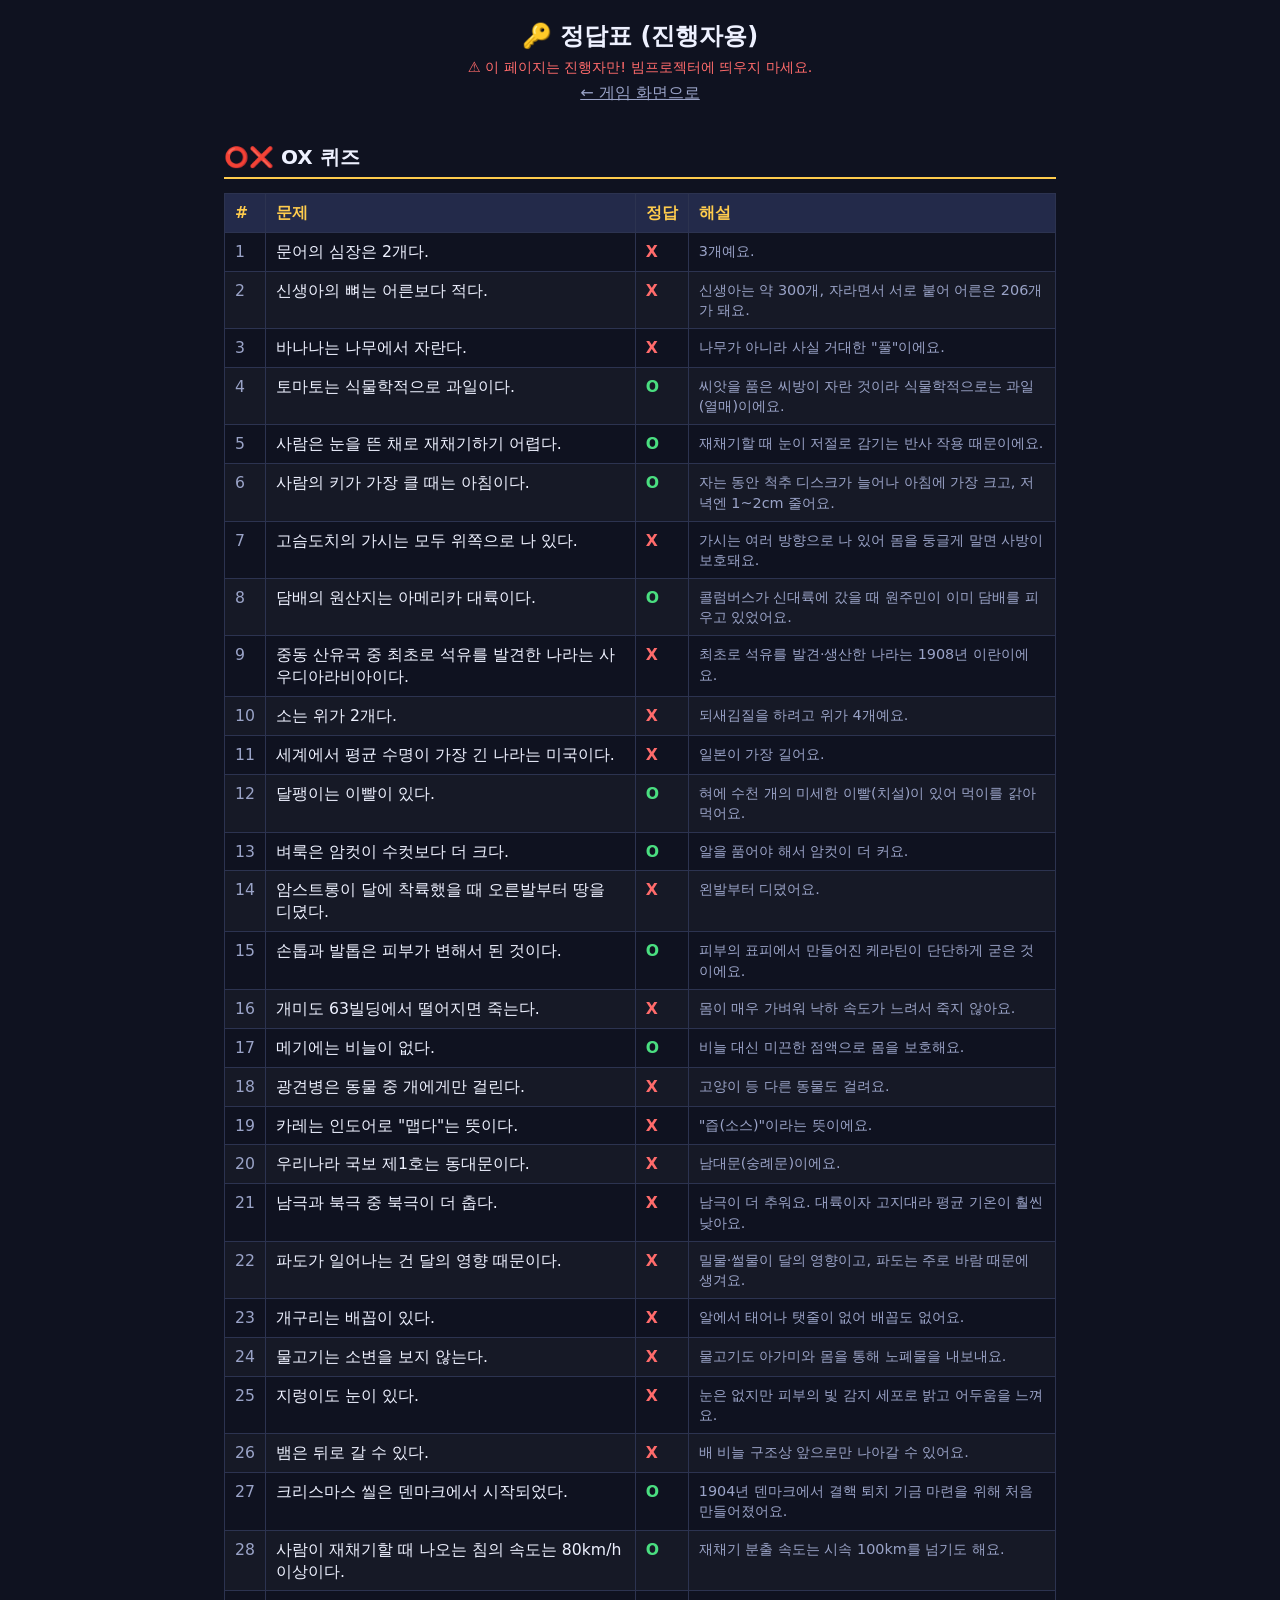
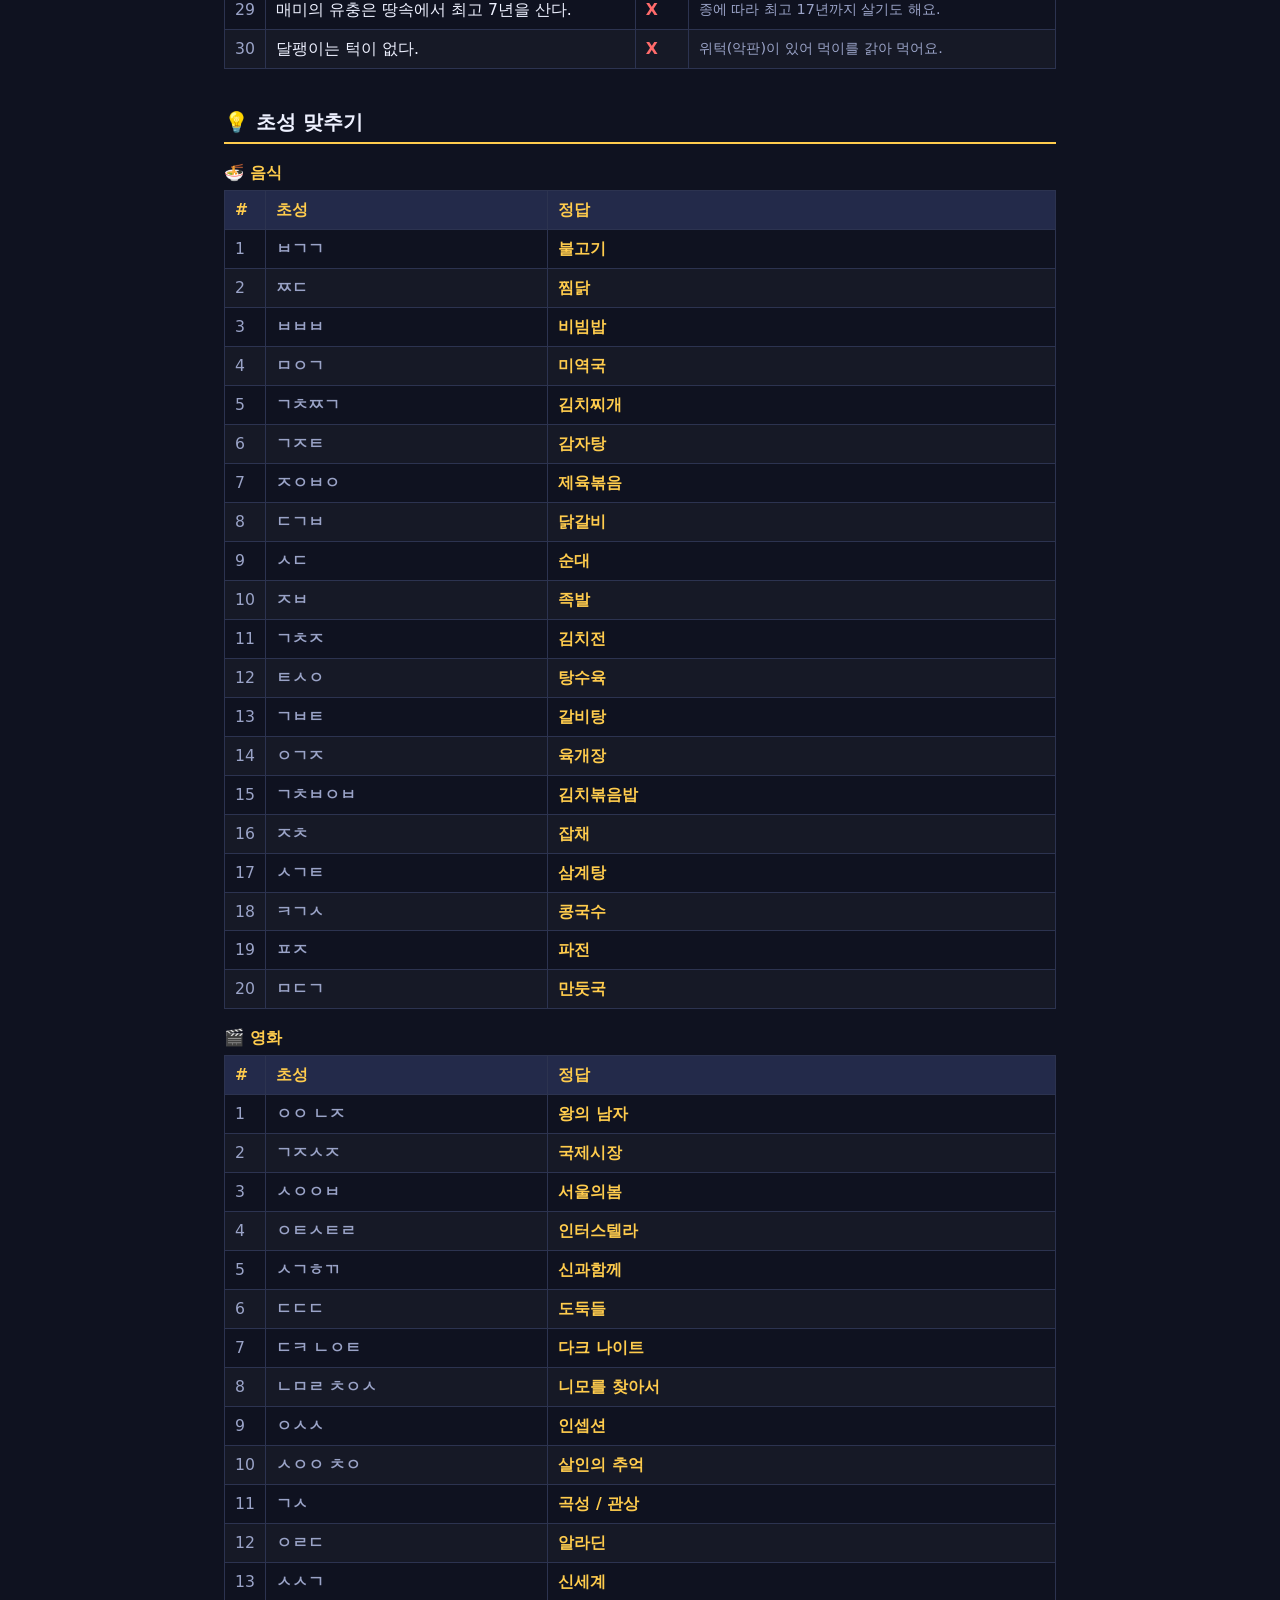
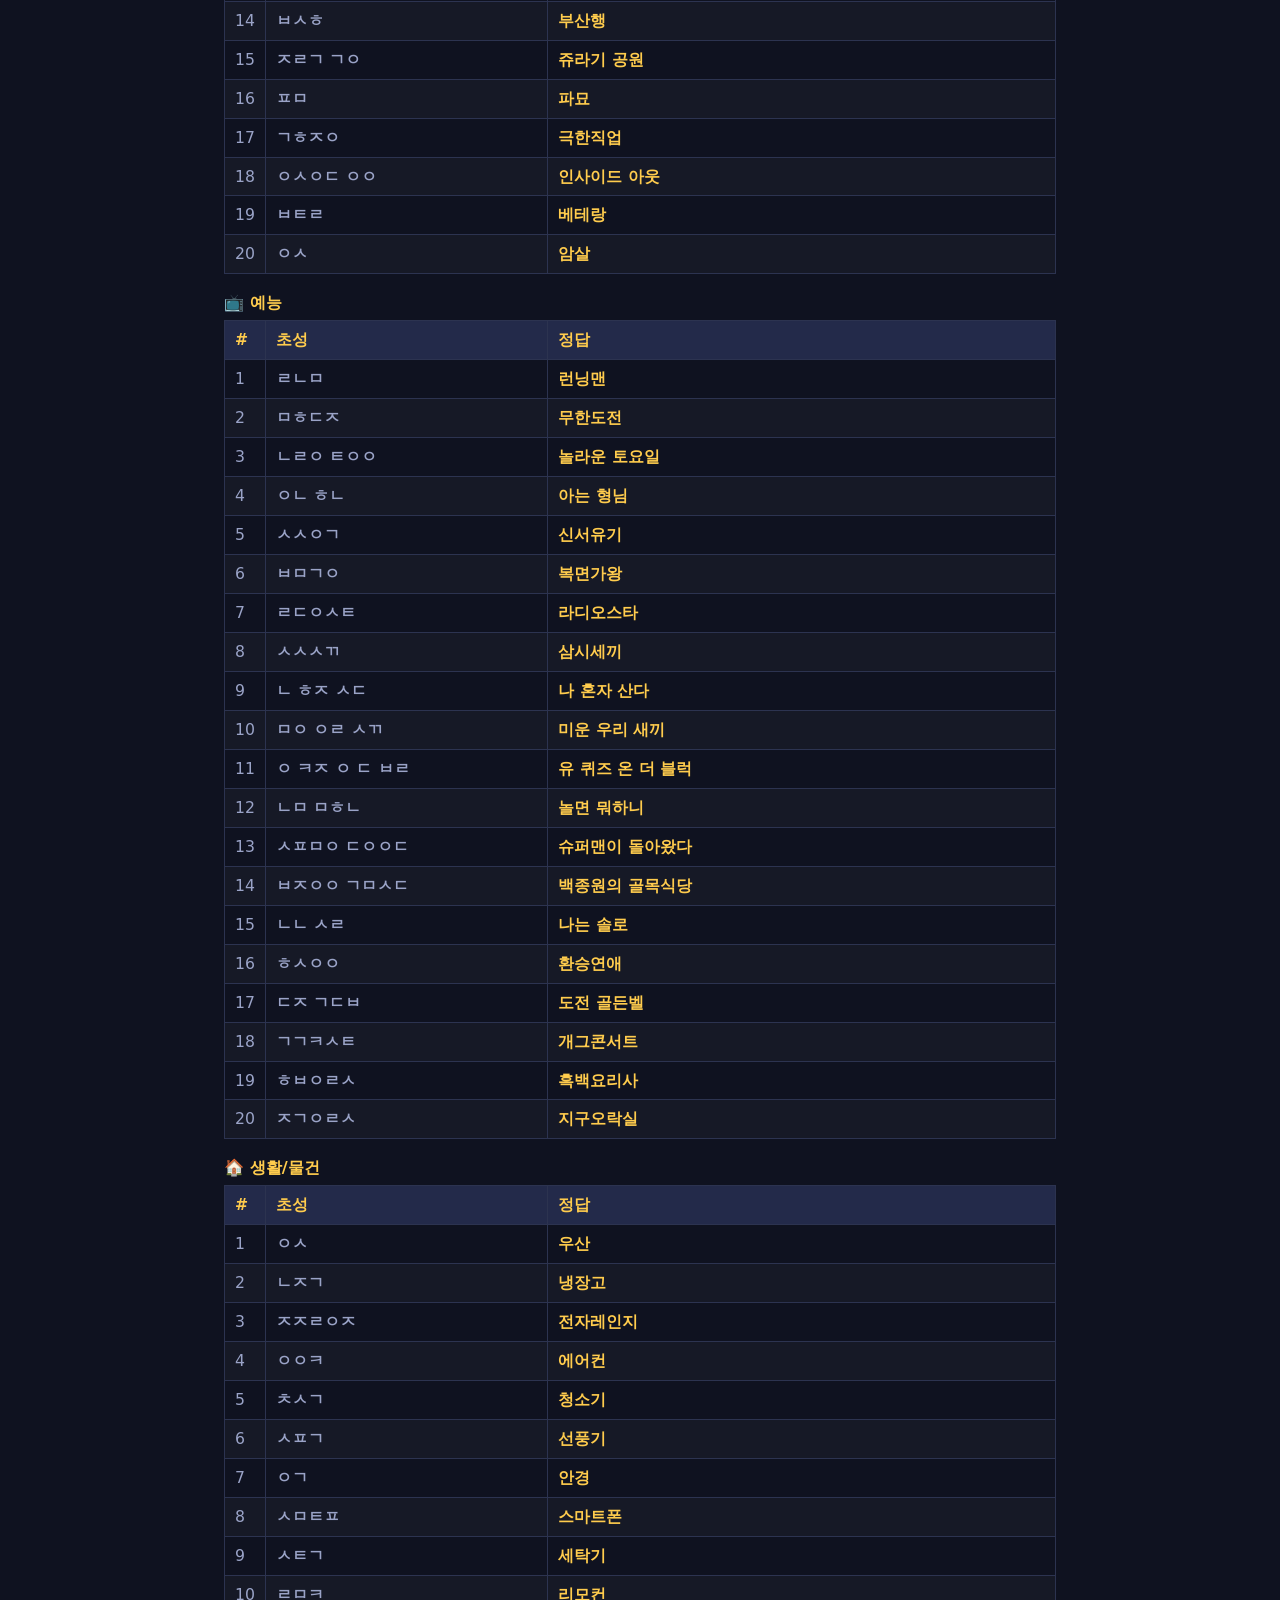
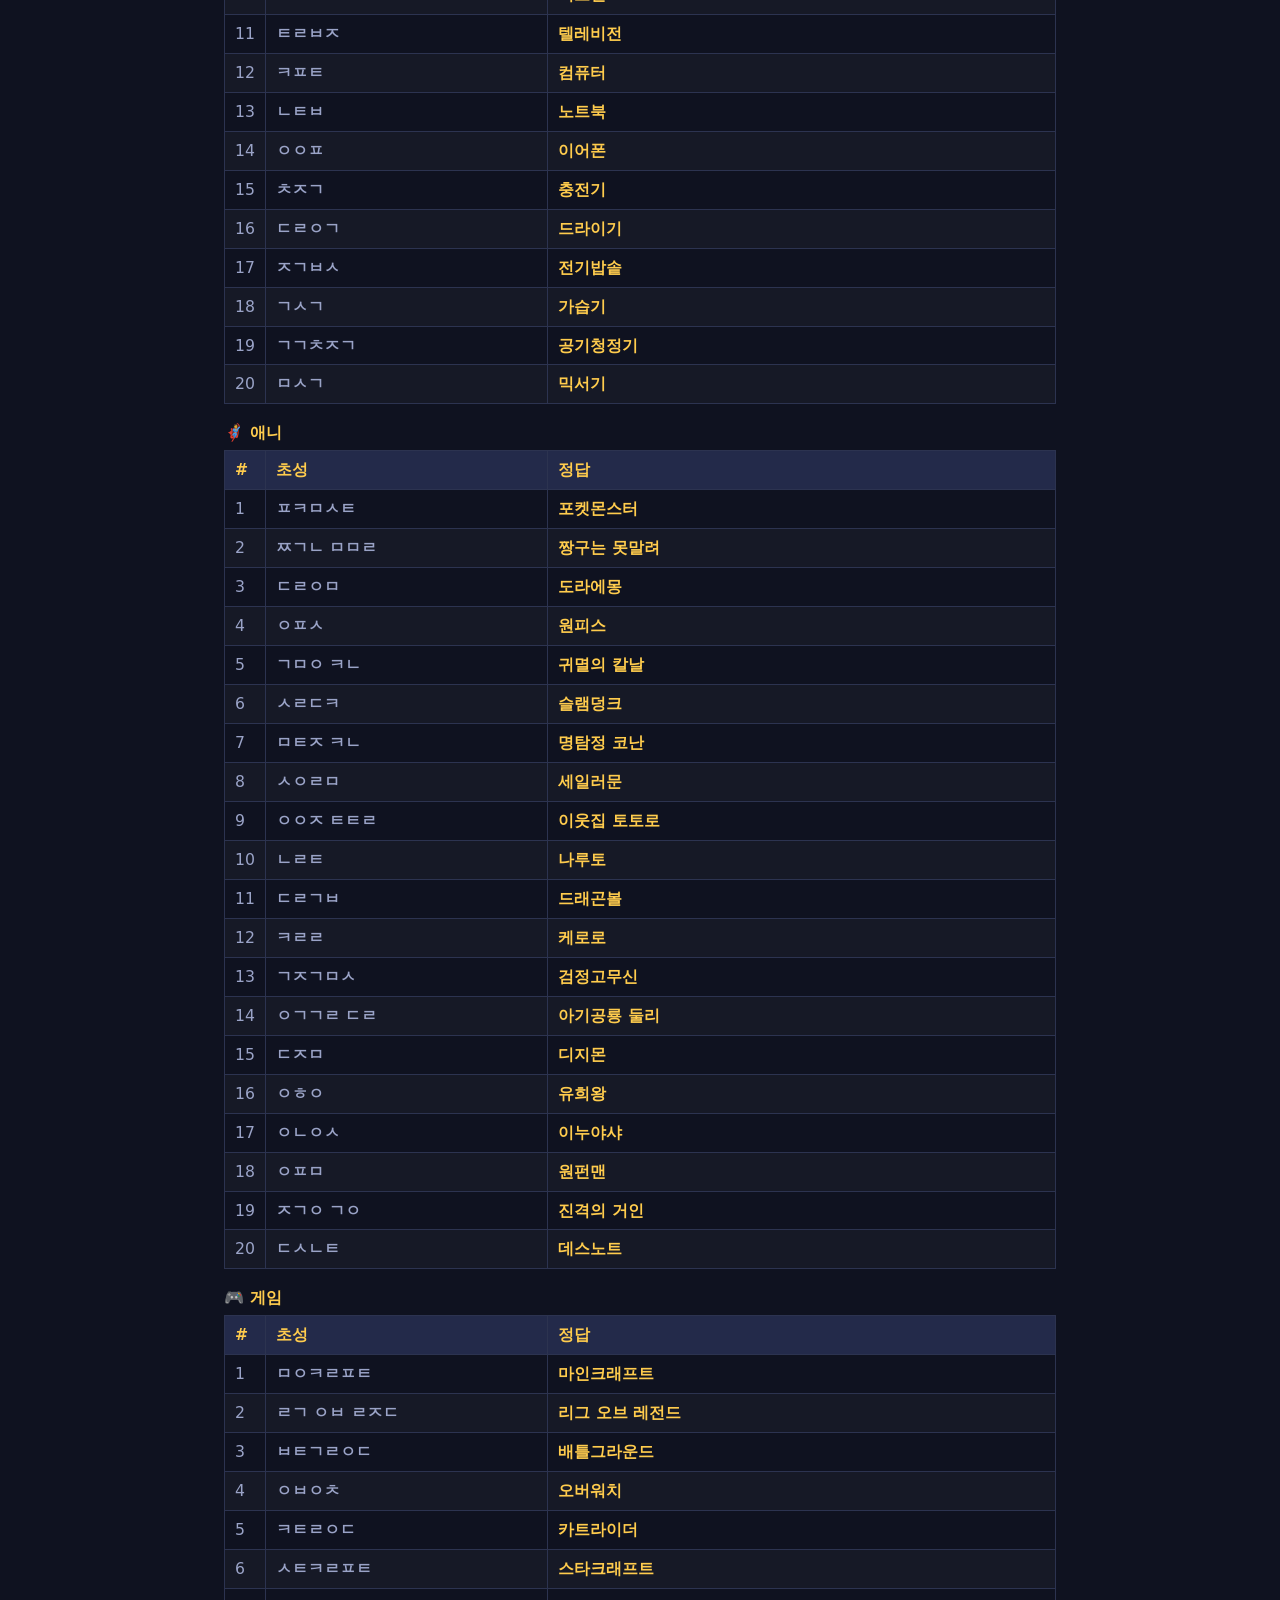
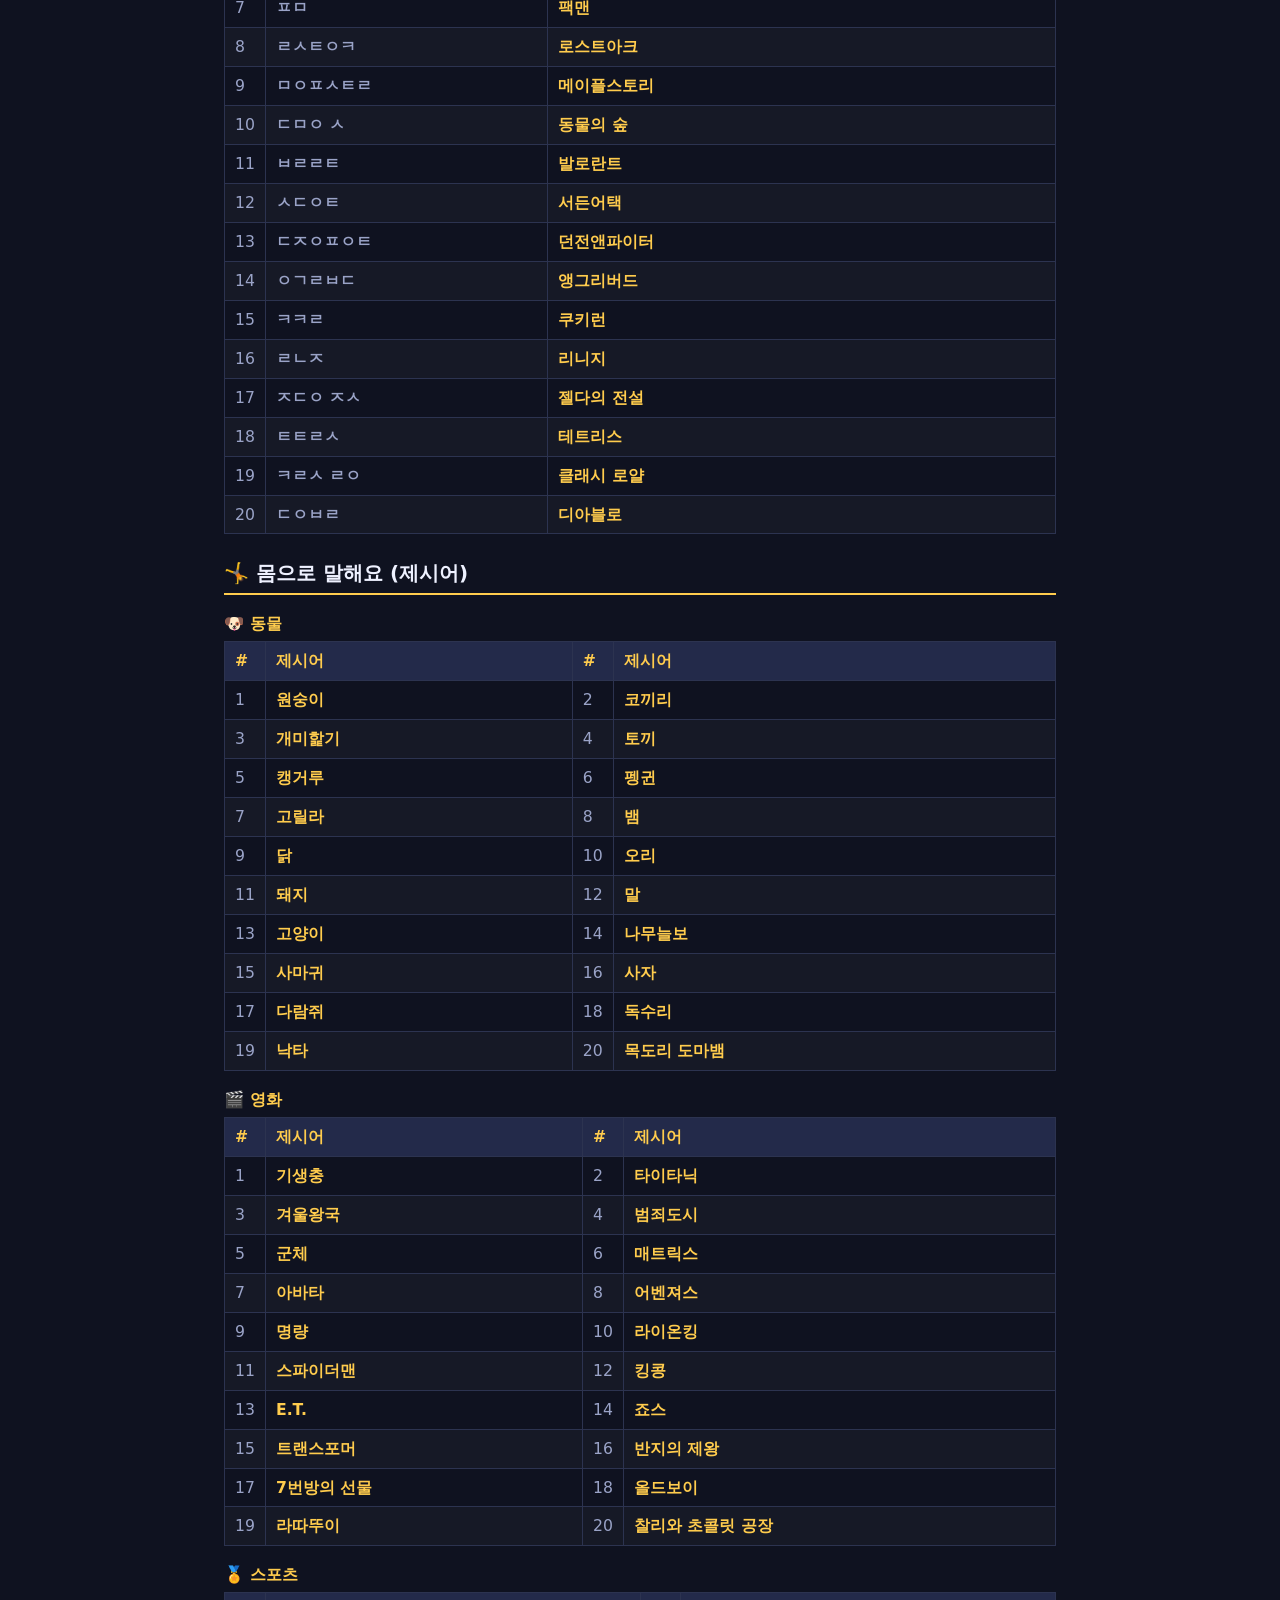
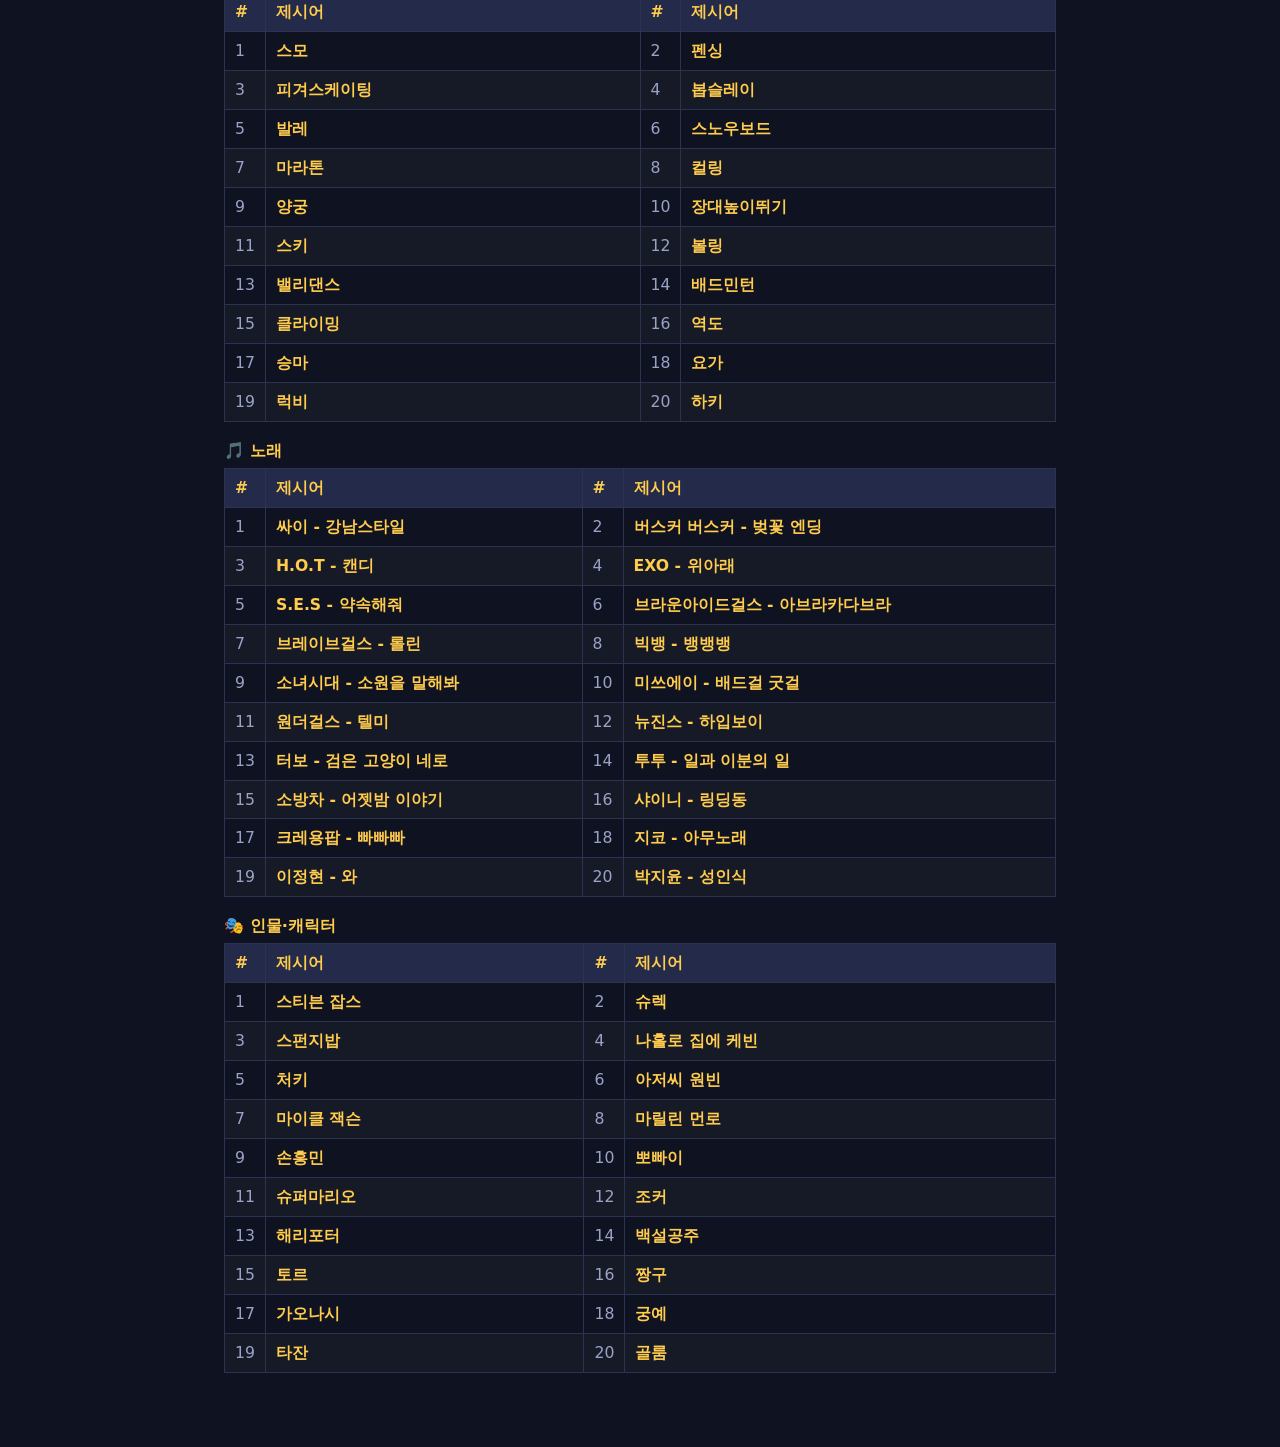
==== commit a83657f4: "answers: charades table 2 items per row" ====
--- a/answers.html
+++ b/answers.html
@@ -63,8 +63,13 @@
 // 몸으로 말해요 (제시어)
 html+='<h2>🤸 몸으로 말해요 (제시어)</h2>';
 for(const [cat,list] of Object.entries(CHARADES)){
-  html+=`<h3>${cat}</h3><table class="tbl"><thead><tr><th class="num">#</th><th>제시어</th></tr></thead><tbody>`;
-  list.forEach((w,i)=>{ html+=`<tr><td class="num">${i+1}</td><td class="ans">${esc(w)}</td></tr>`; });
+  html+=`<h3>${cat}</h3><table class="tbl"><thead><tr><th class="num">#</th><th>제시어</th><th class="num">#</th><th>제시어</th></tr></thead><tbody>`;
+  for(let i=0;i<list.length;i+=2){
+    const b=list[i+1];
+    html+=`<tr><td class="num">${i+1}</td><td class="ans">${esc(list[i])}</td>`
+        + (b!==undefined ? `<td class="num">${i+2}</td><td class="ans">${esc(b)}</td>` : '<td></td><td></td>')
+        + '</tr>';
+  }
   html+='</tbody></table>';
 }
 
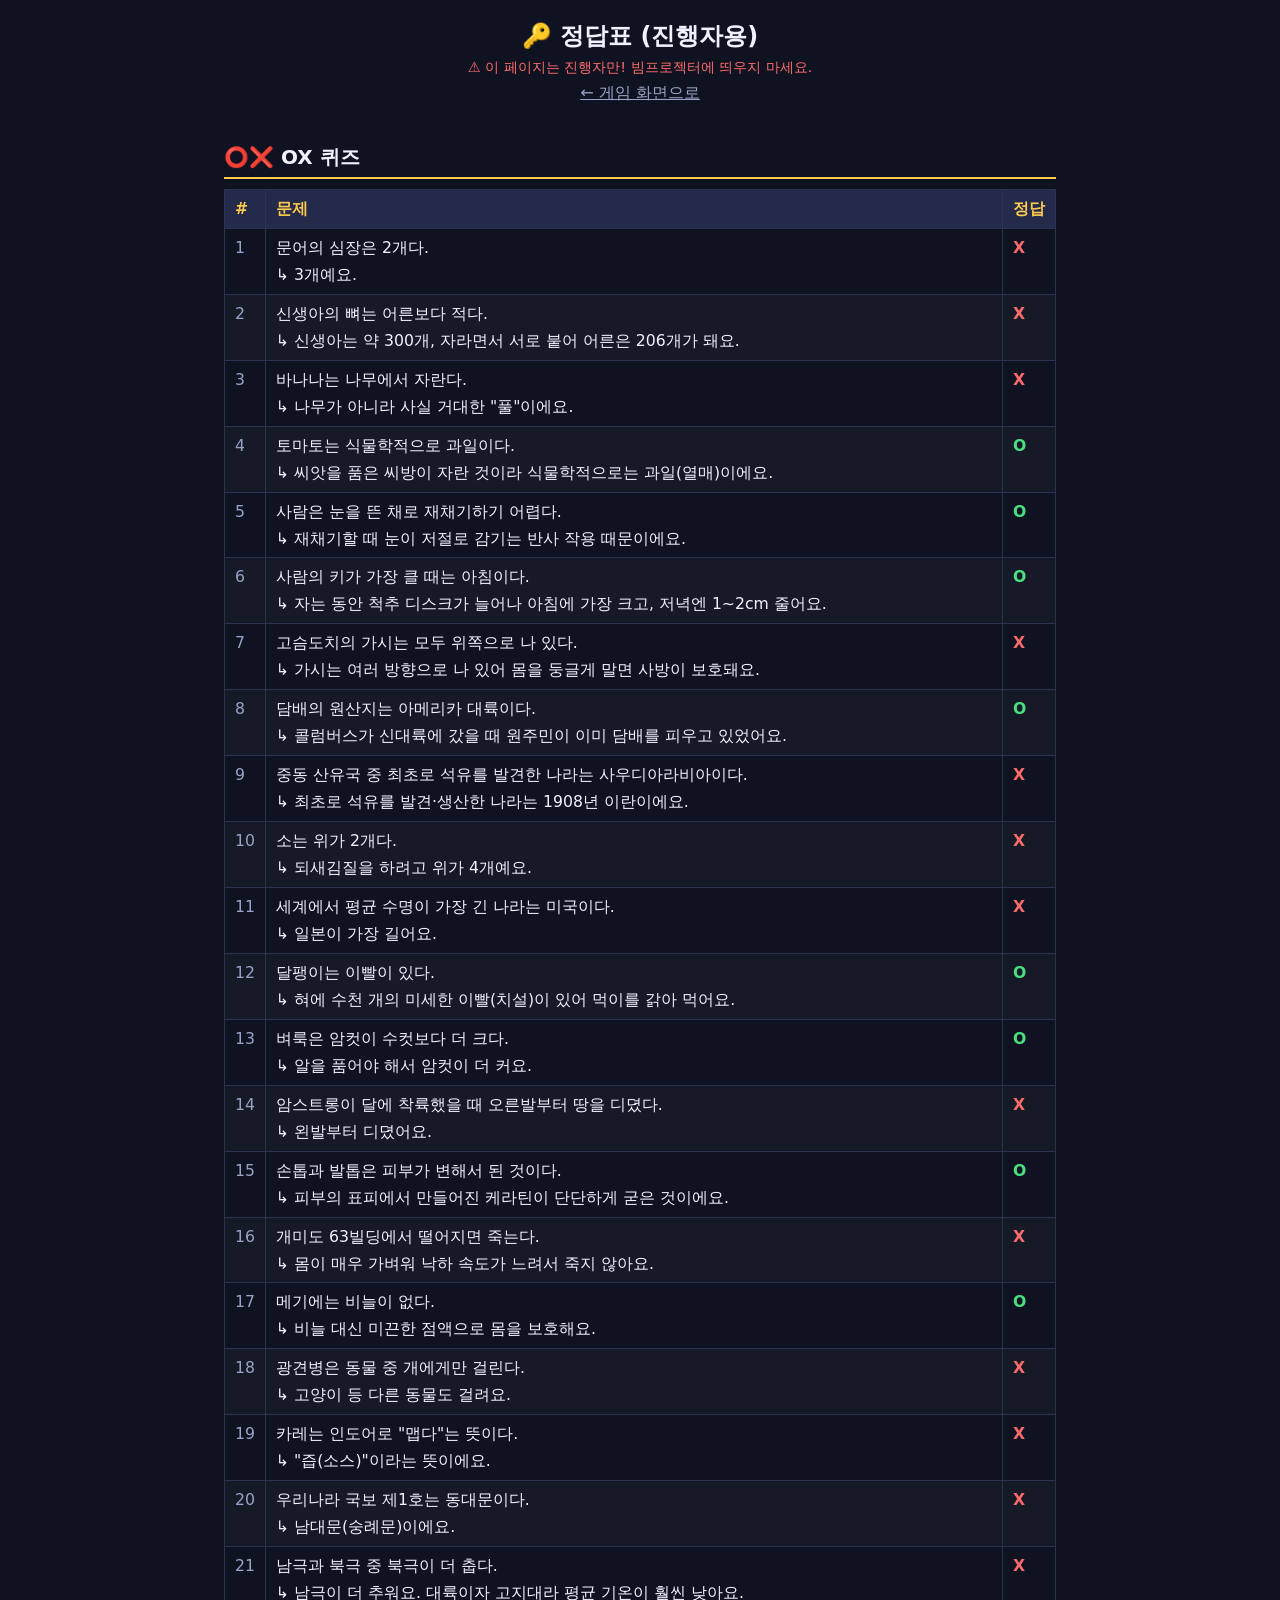
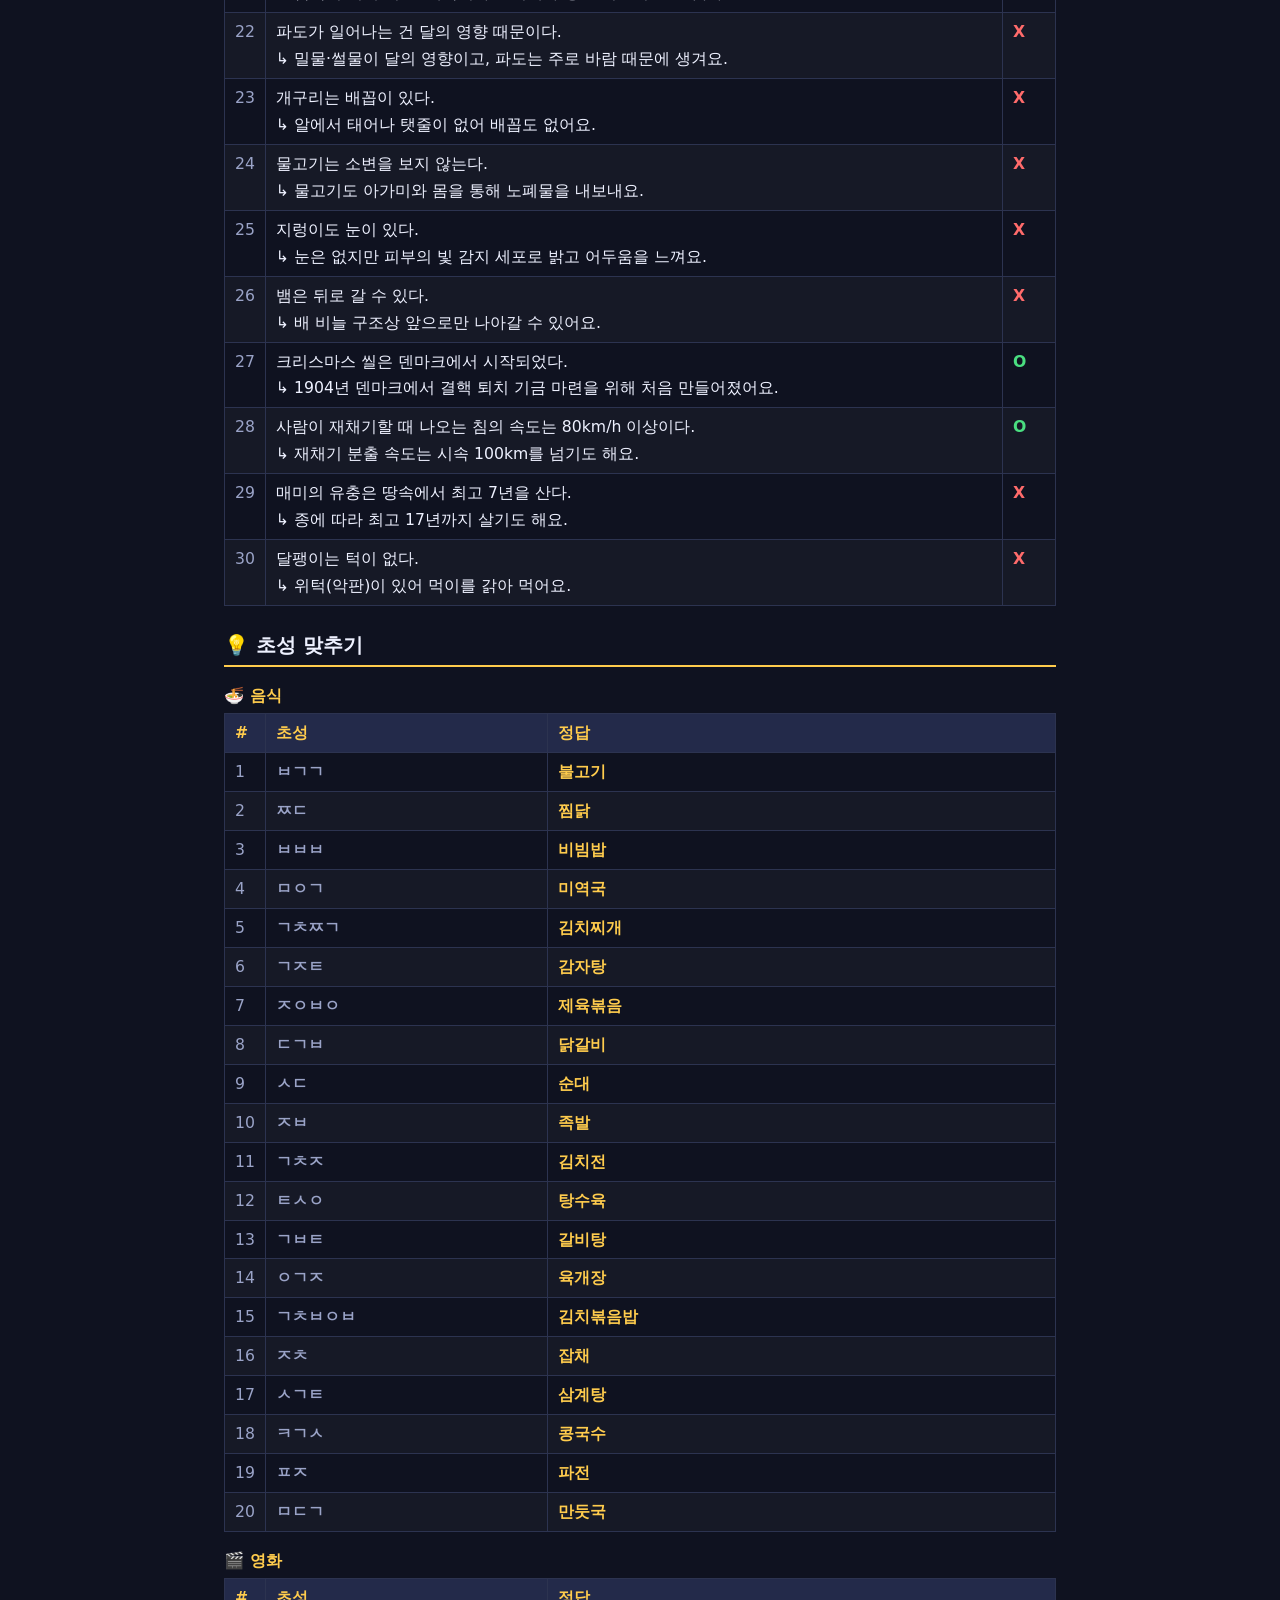
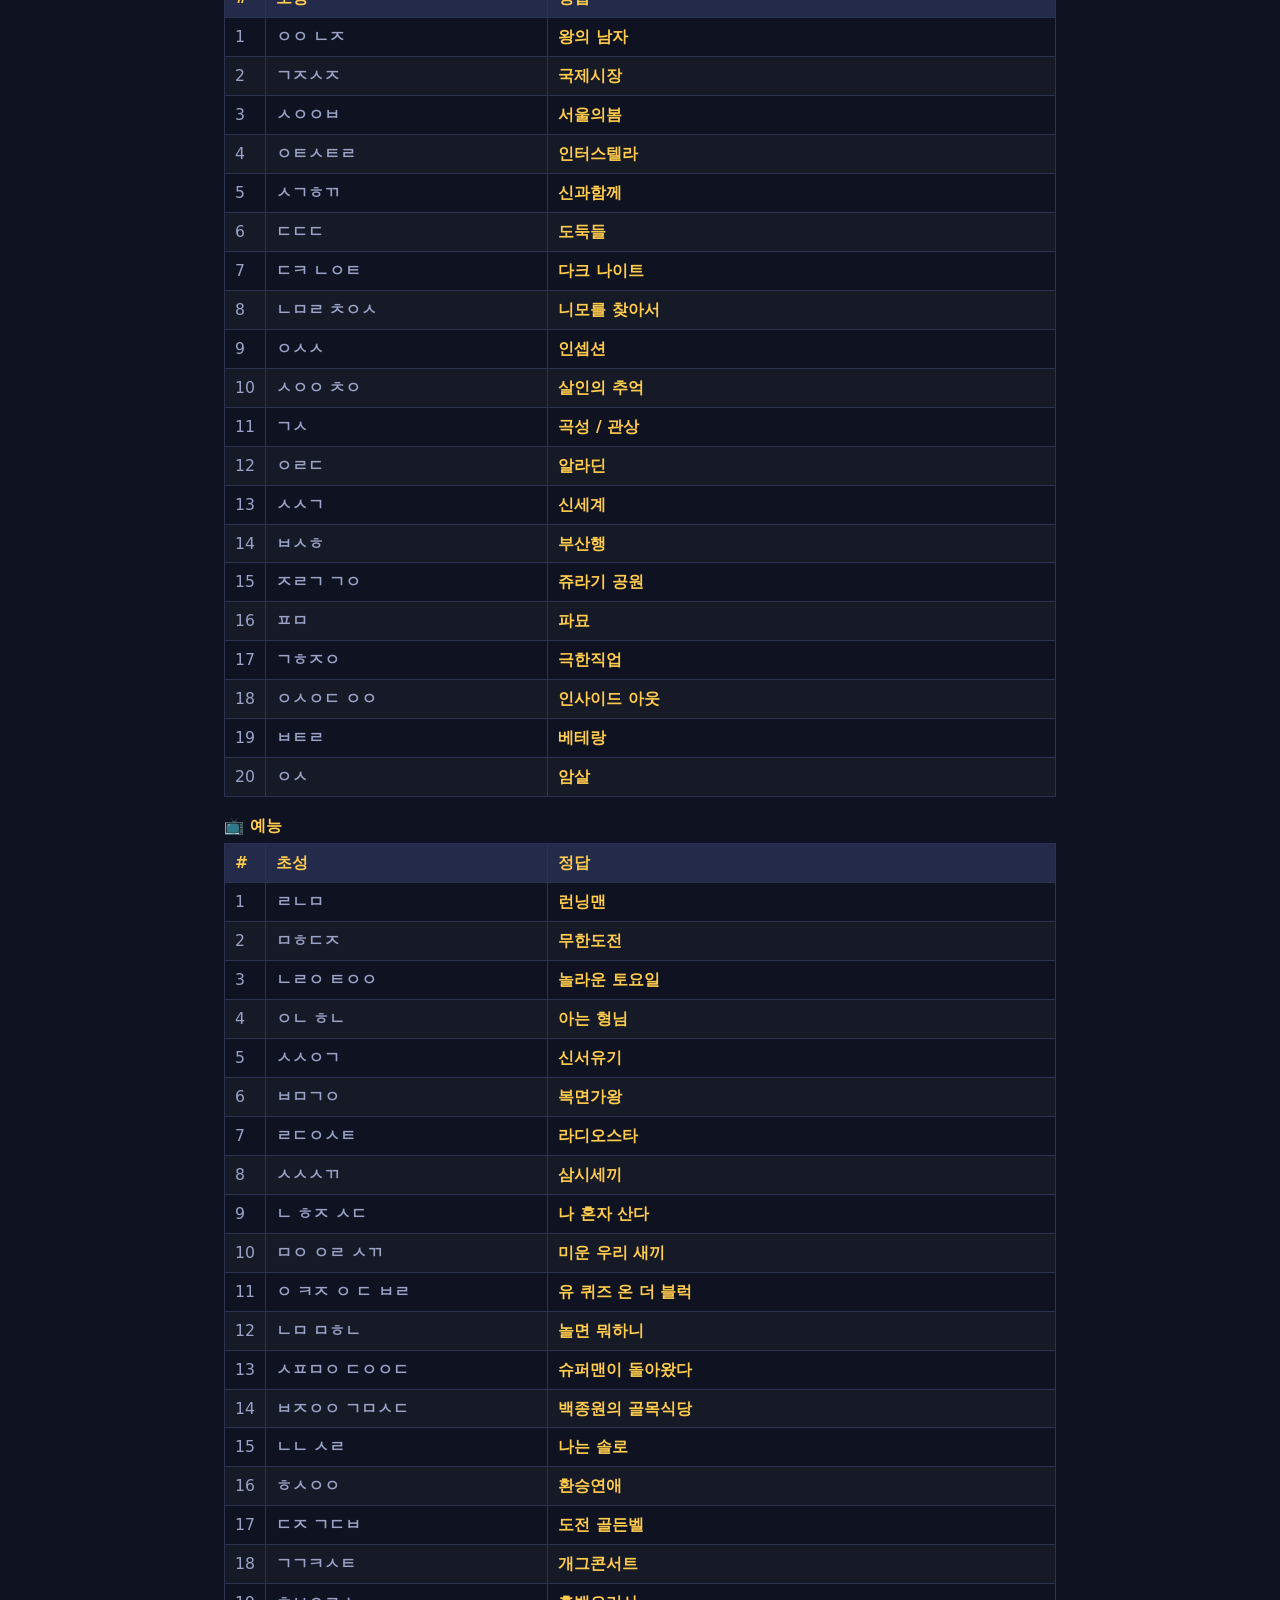
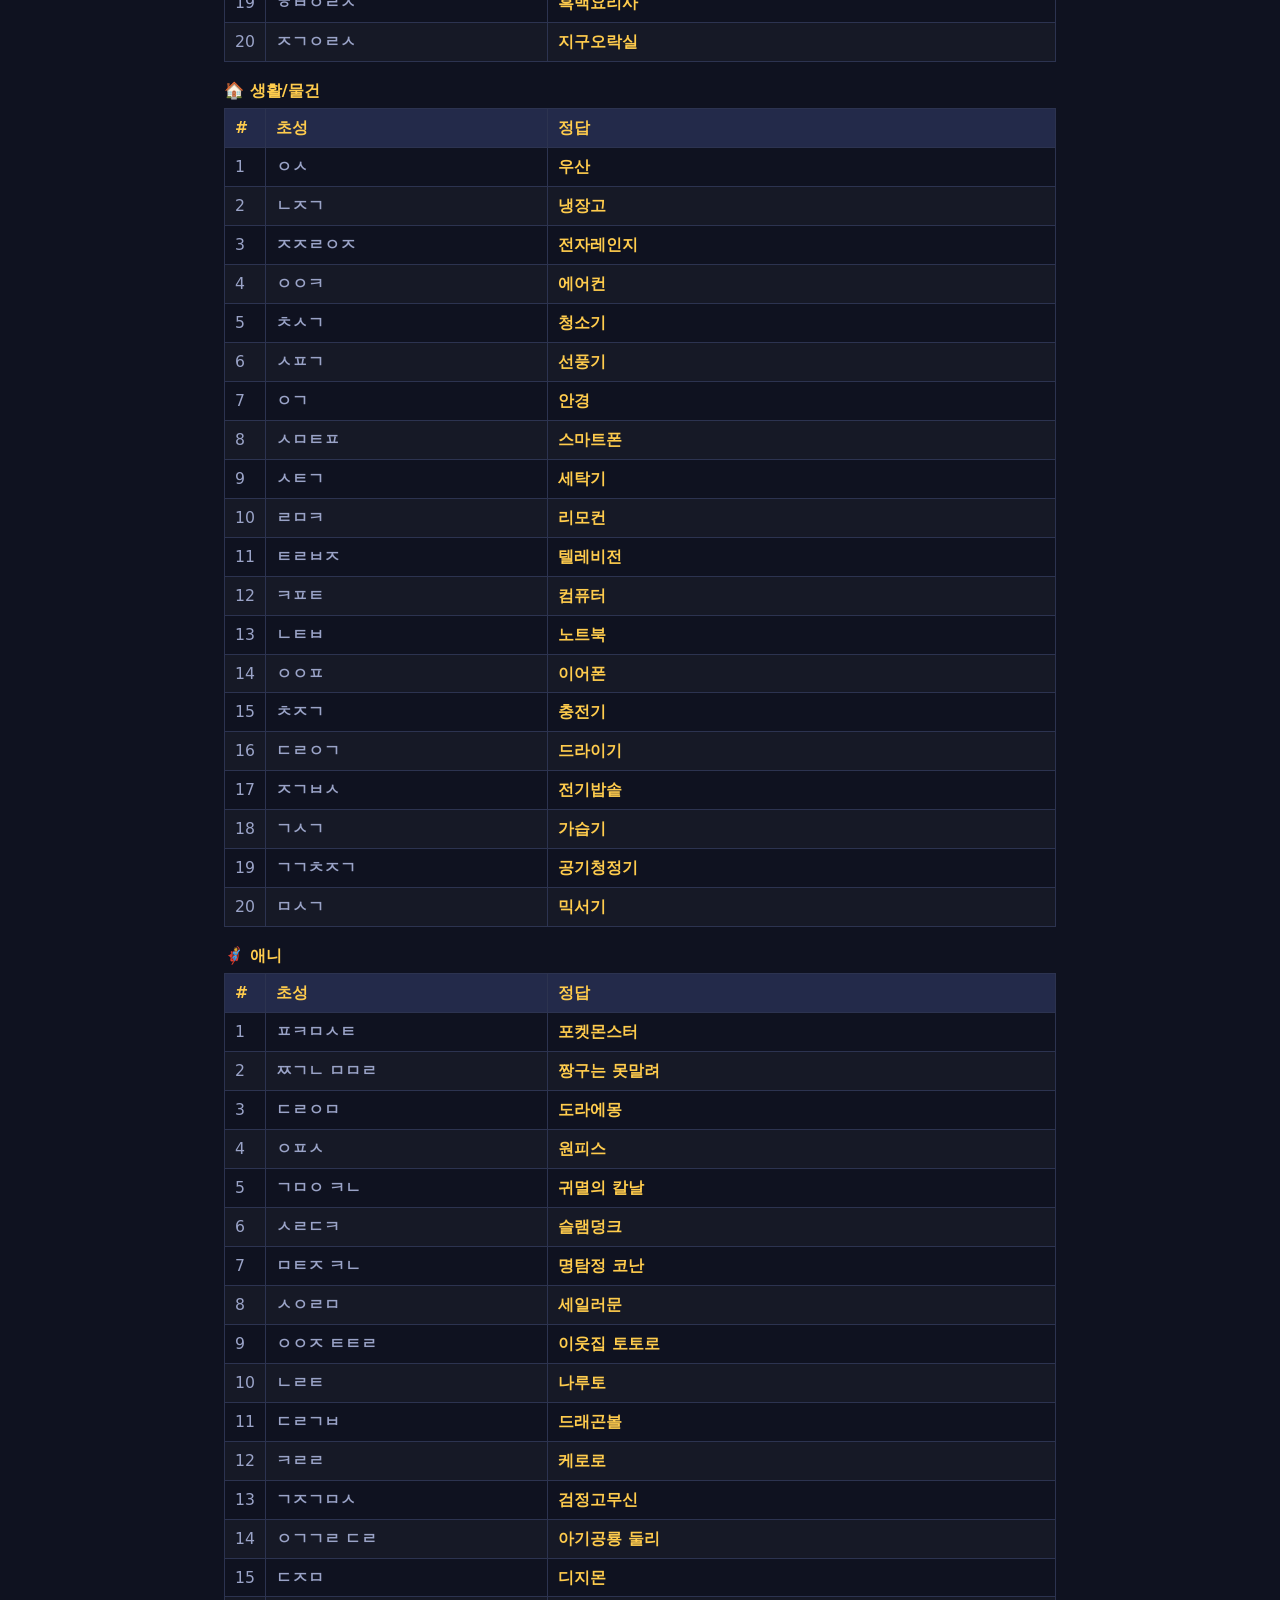
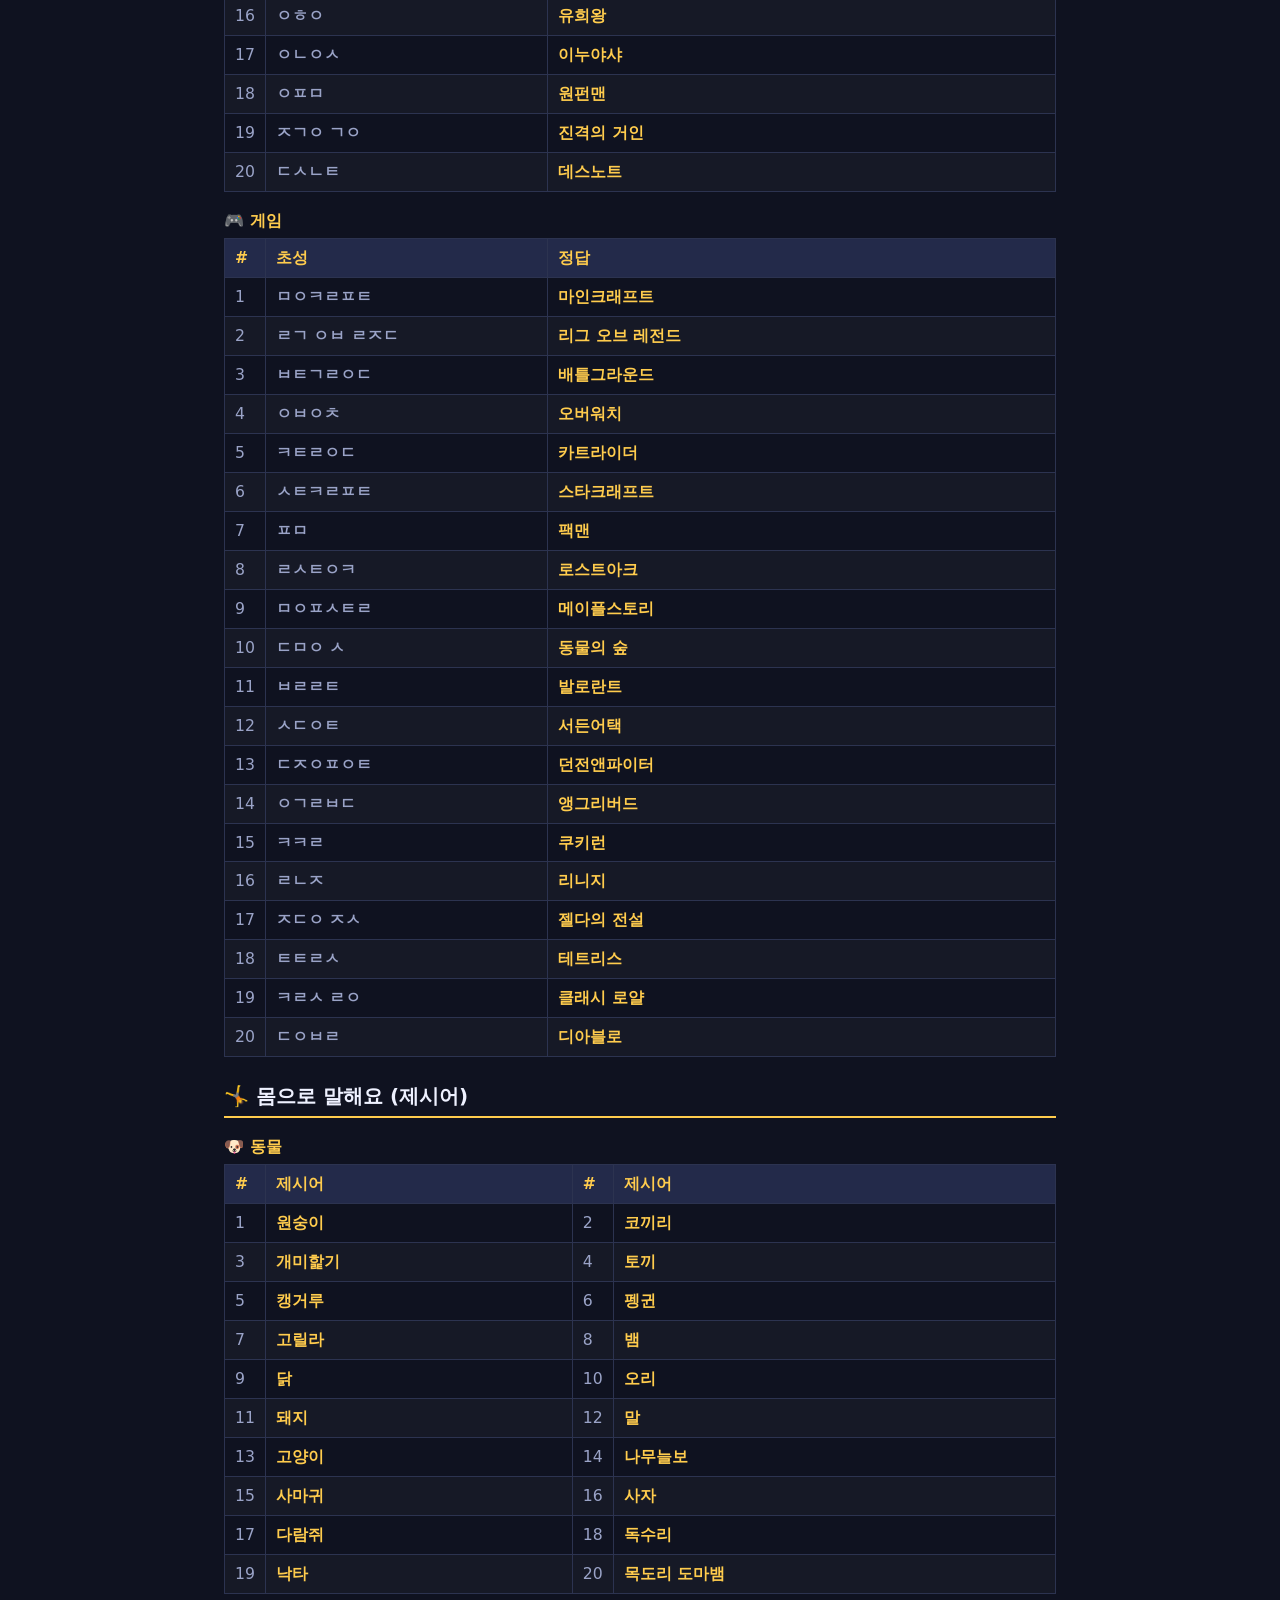
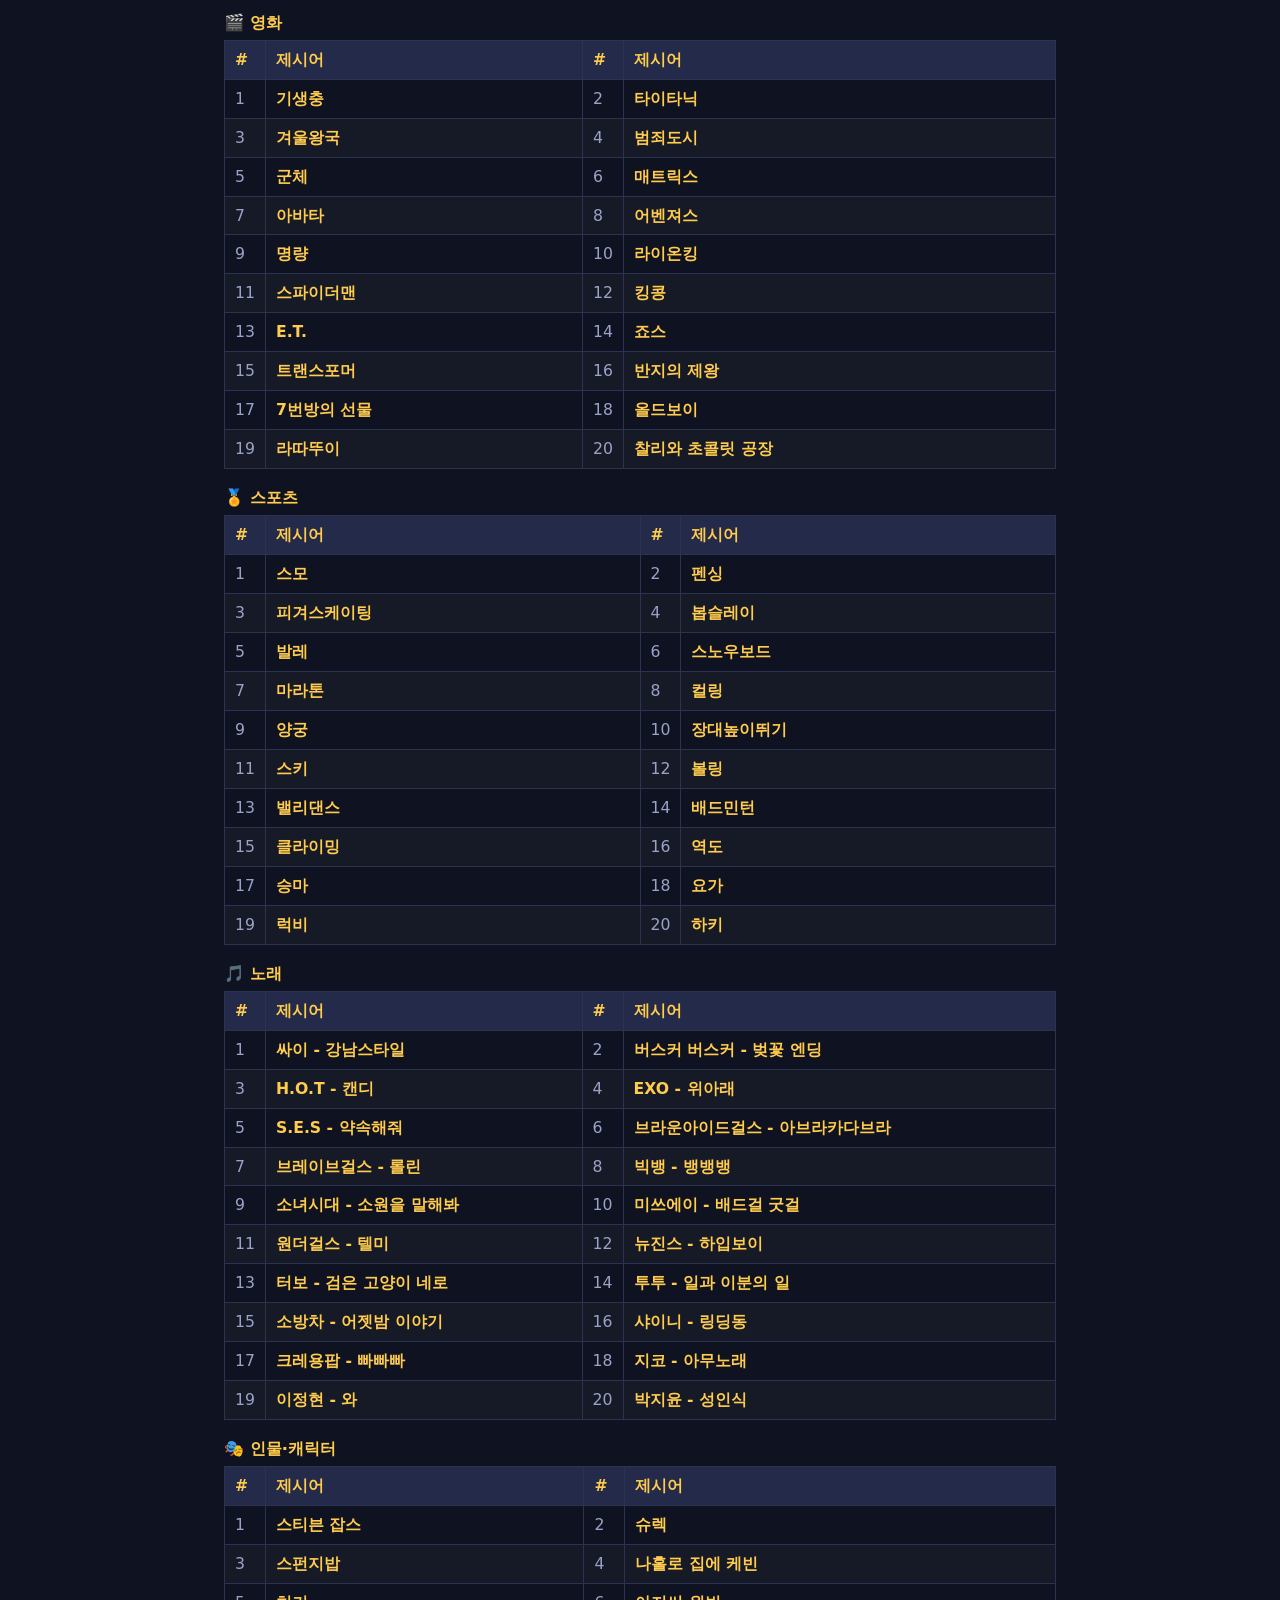
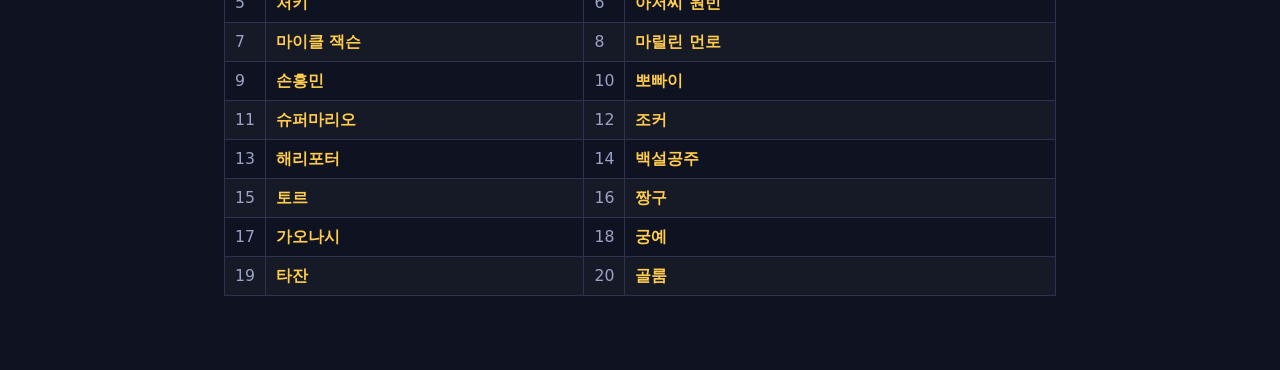
==== commit 7dffe0ba: "answers: OX explanation on next line" ====
--- a/answers.html
+++ b/answers.html
@@ -43,14 +43,14 @@
 let html='';
 
 // OX
-html+='<h2>⭕❌ OX 퀴즈</h2><div class="scroll"><table class="tbl">'
-    + '<thead><tr><th>#</th><th>문제</th><th>정답</th><th>해설</th></tr></thead><tbody>';
+html+='<h2>⭕❌ OX 퀴즈</h2><table class="tbl">'
+    + '<thead><tr><th class="num">#</th><th>문제</th><th>정답</th></tr></thead><tbody>';
 OX.forEach((o,i)=>{
-  html+=`<tr><td class="num">${i+1}</td><td>${esc(o.q)}</td>`
-      + `<td class="ox ${o.a?'o':'x'}">${o.a?'O':'X'}</td>`
-      + `<td class="note">${o.e?esc(o.e):''}</td></tr>`;
+  html+=`<tr><td class="num">${i+1}</td>`
+      + `<td>${esc(o.q)}${o.e?`<div class="note" style="margin-top:5px">↳ ${esc(o.e)}</div>`:''}</td>`
+      + `<td class="ox ${o.a?'o':'x'}">${o.a?'O':'X'}</td></tr>`;
 });
-html+='</tbody></table></div>';
+html+='</tbody></table>';
 
 // 초성 맞추기
 html+='<h2>💡 초성 맞추기</h2>';
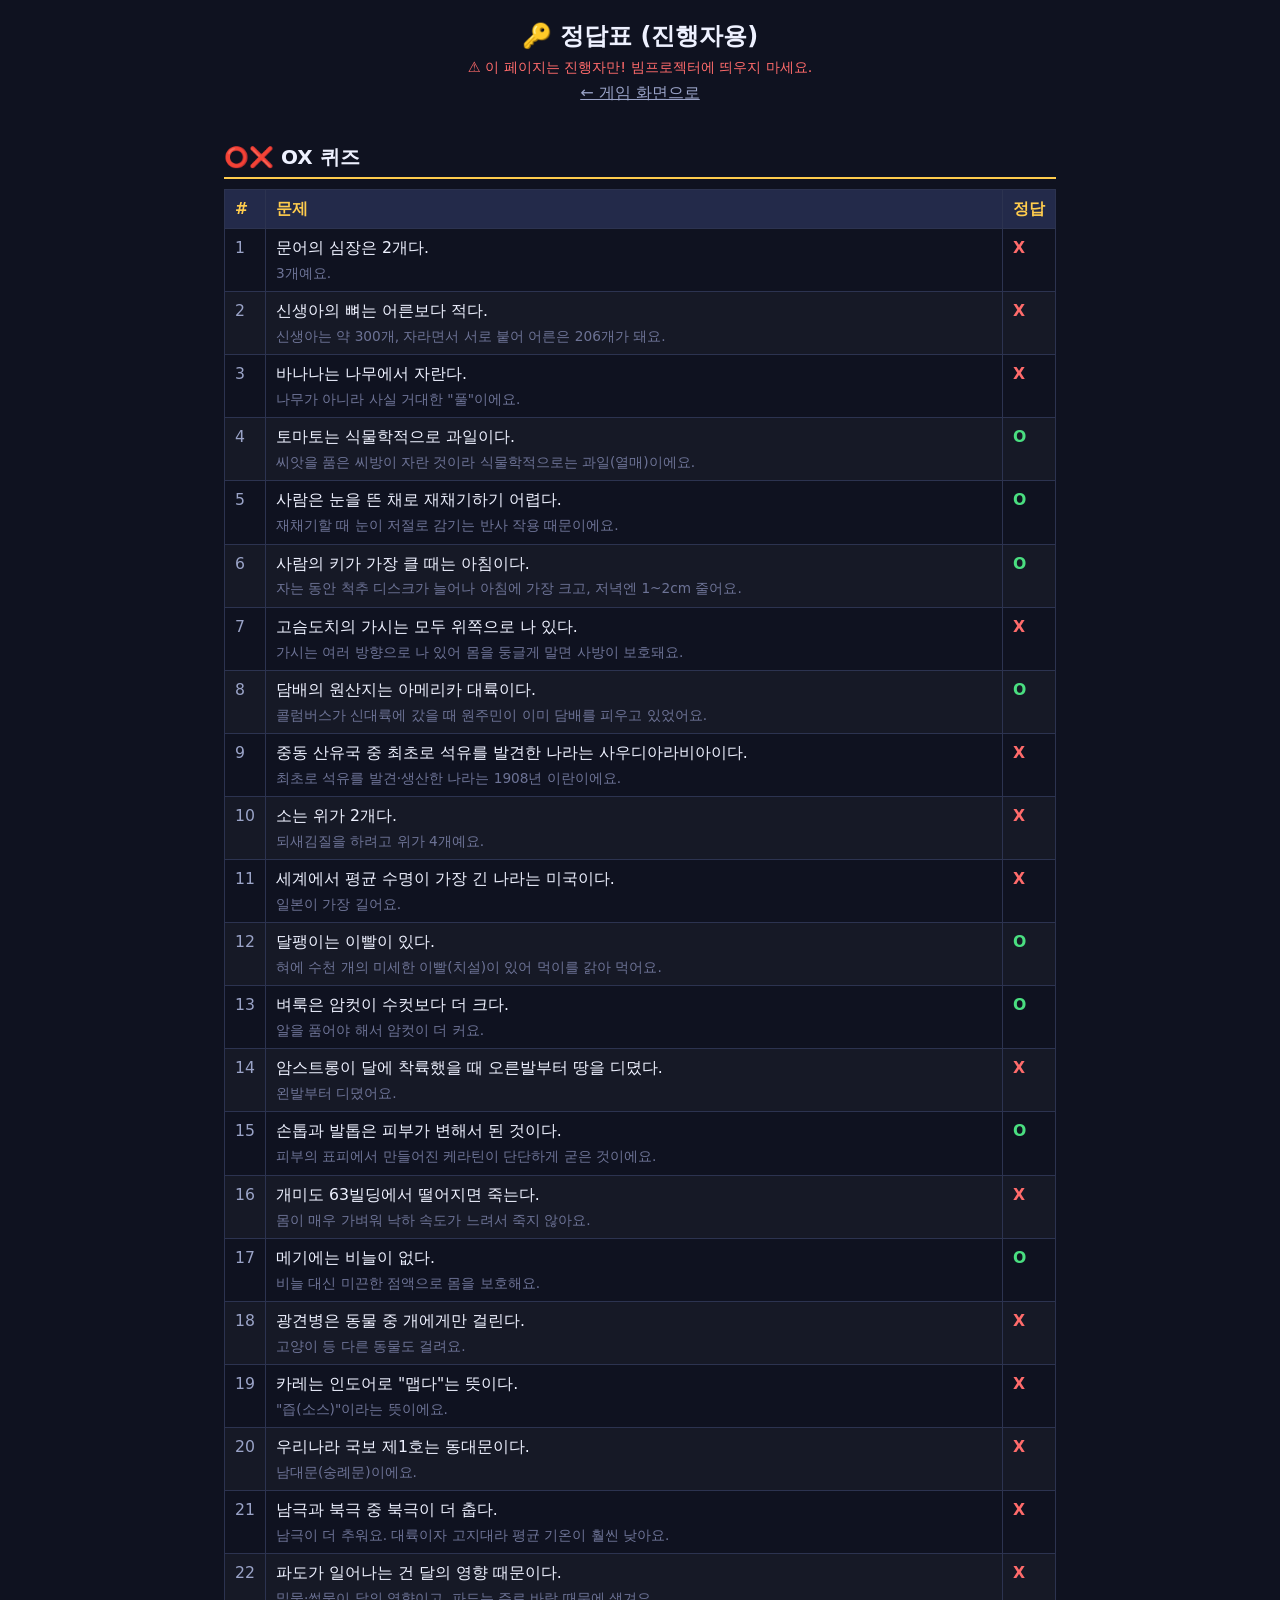
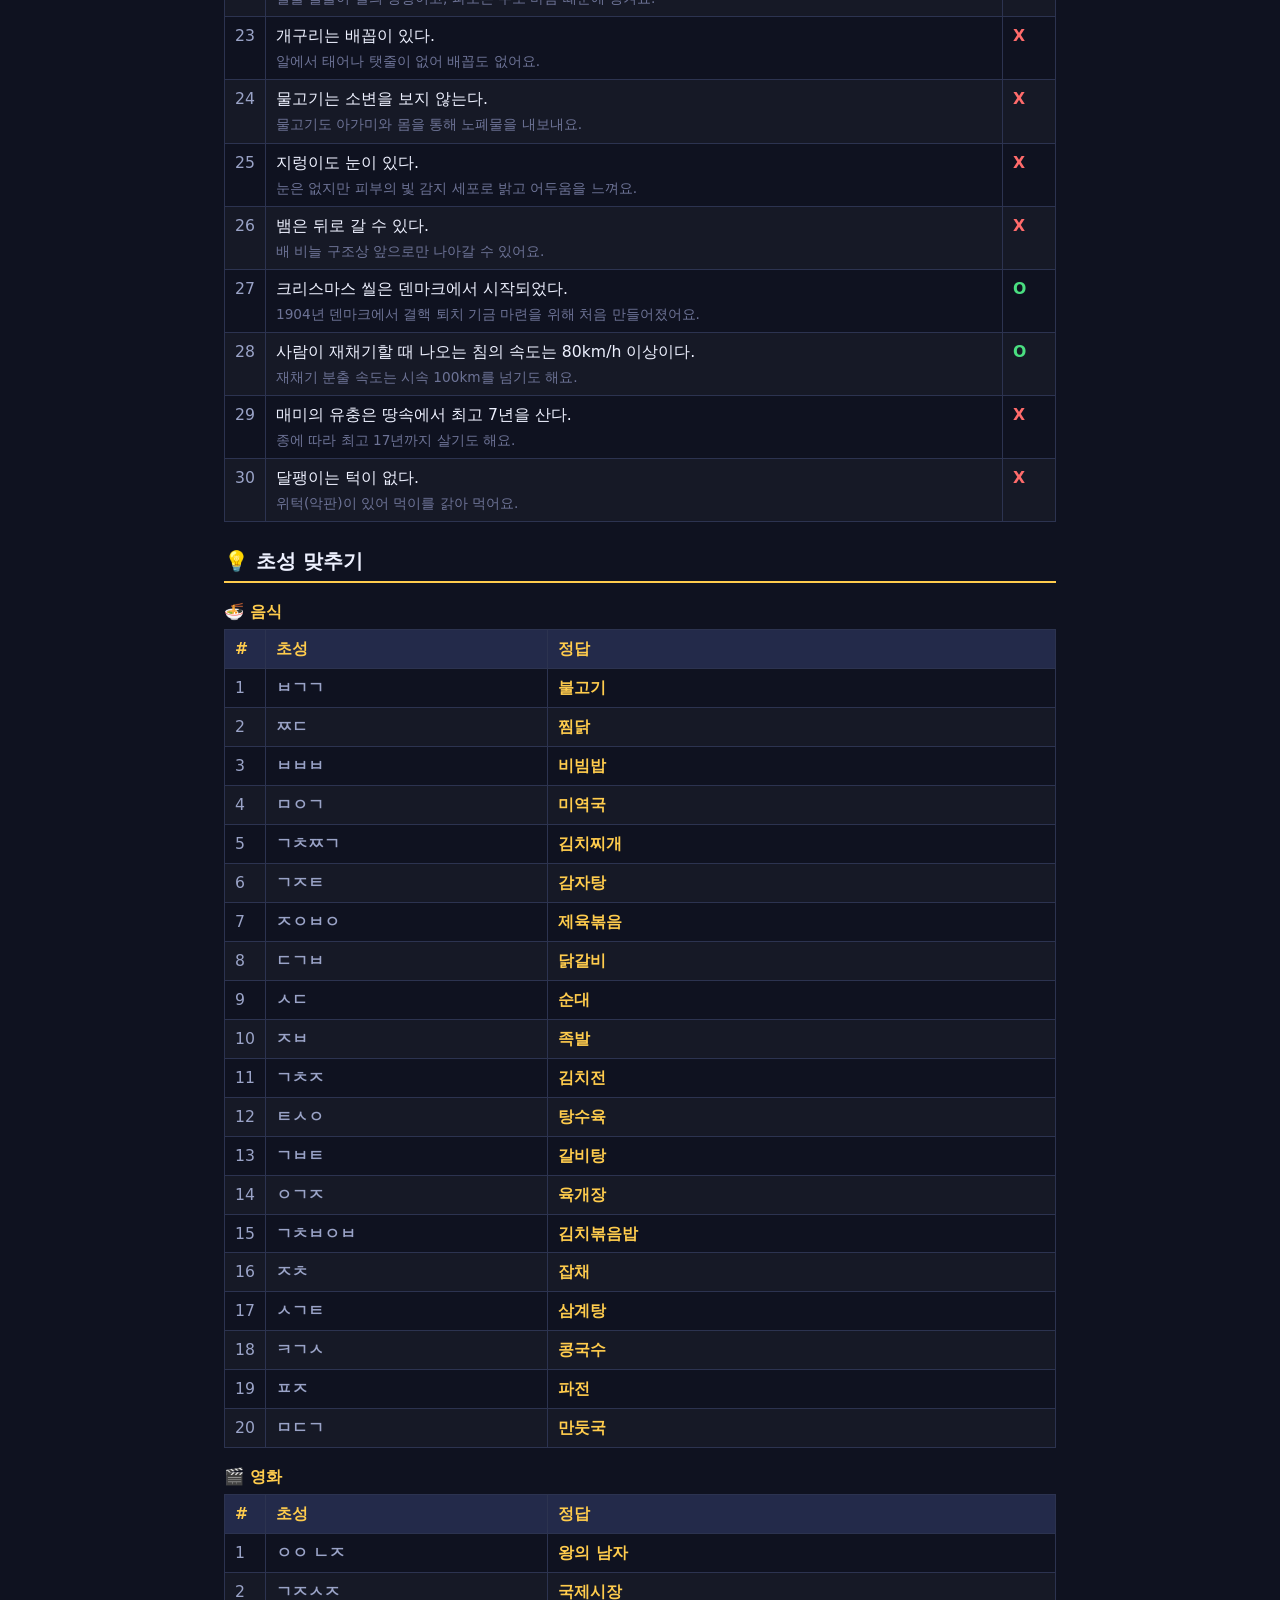
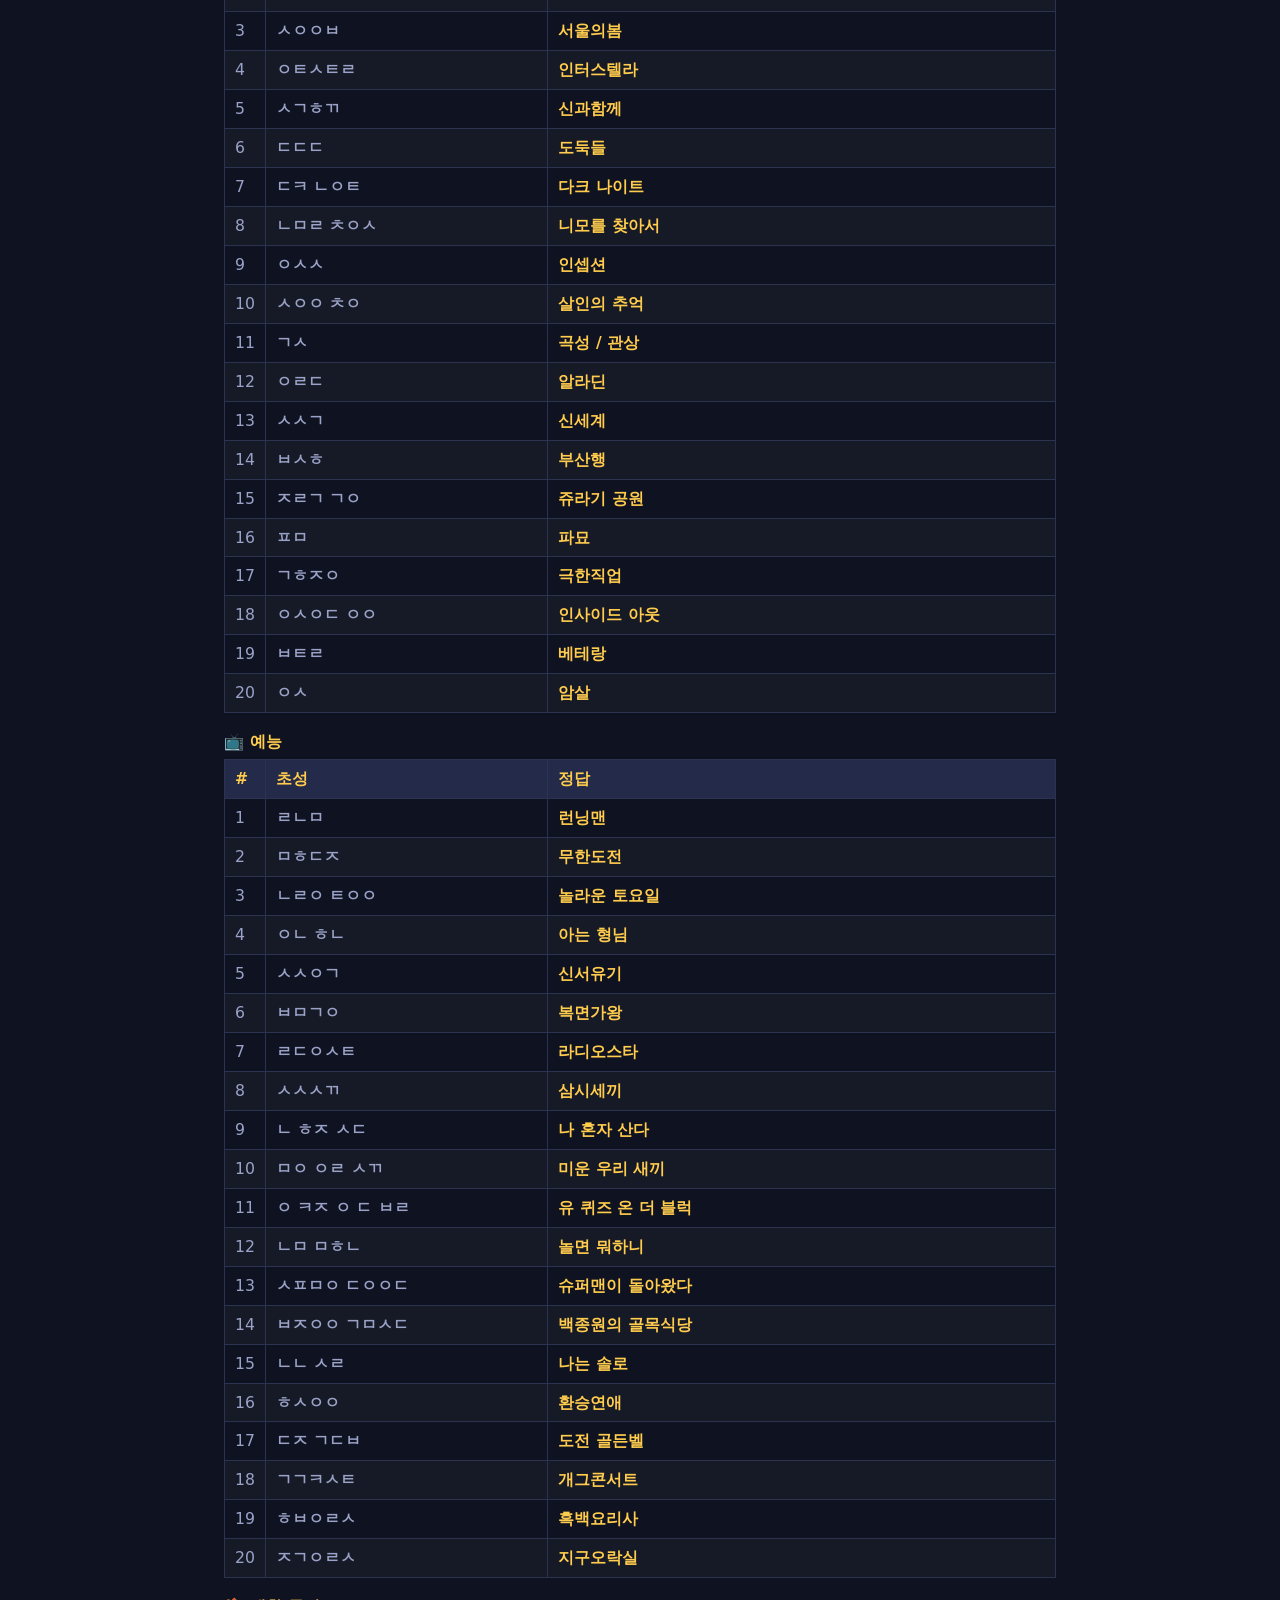
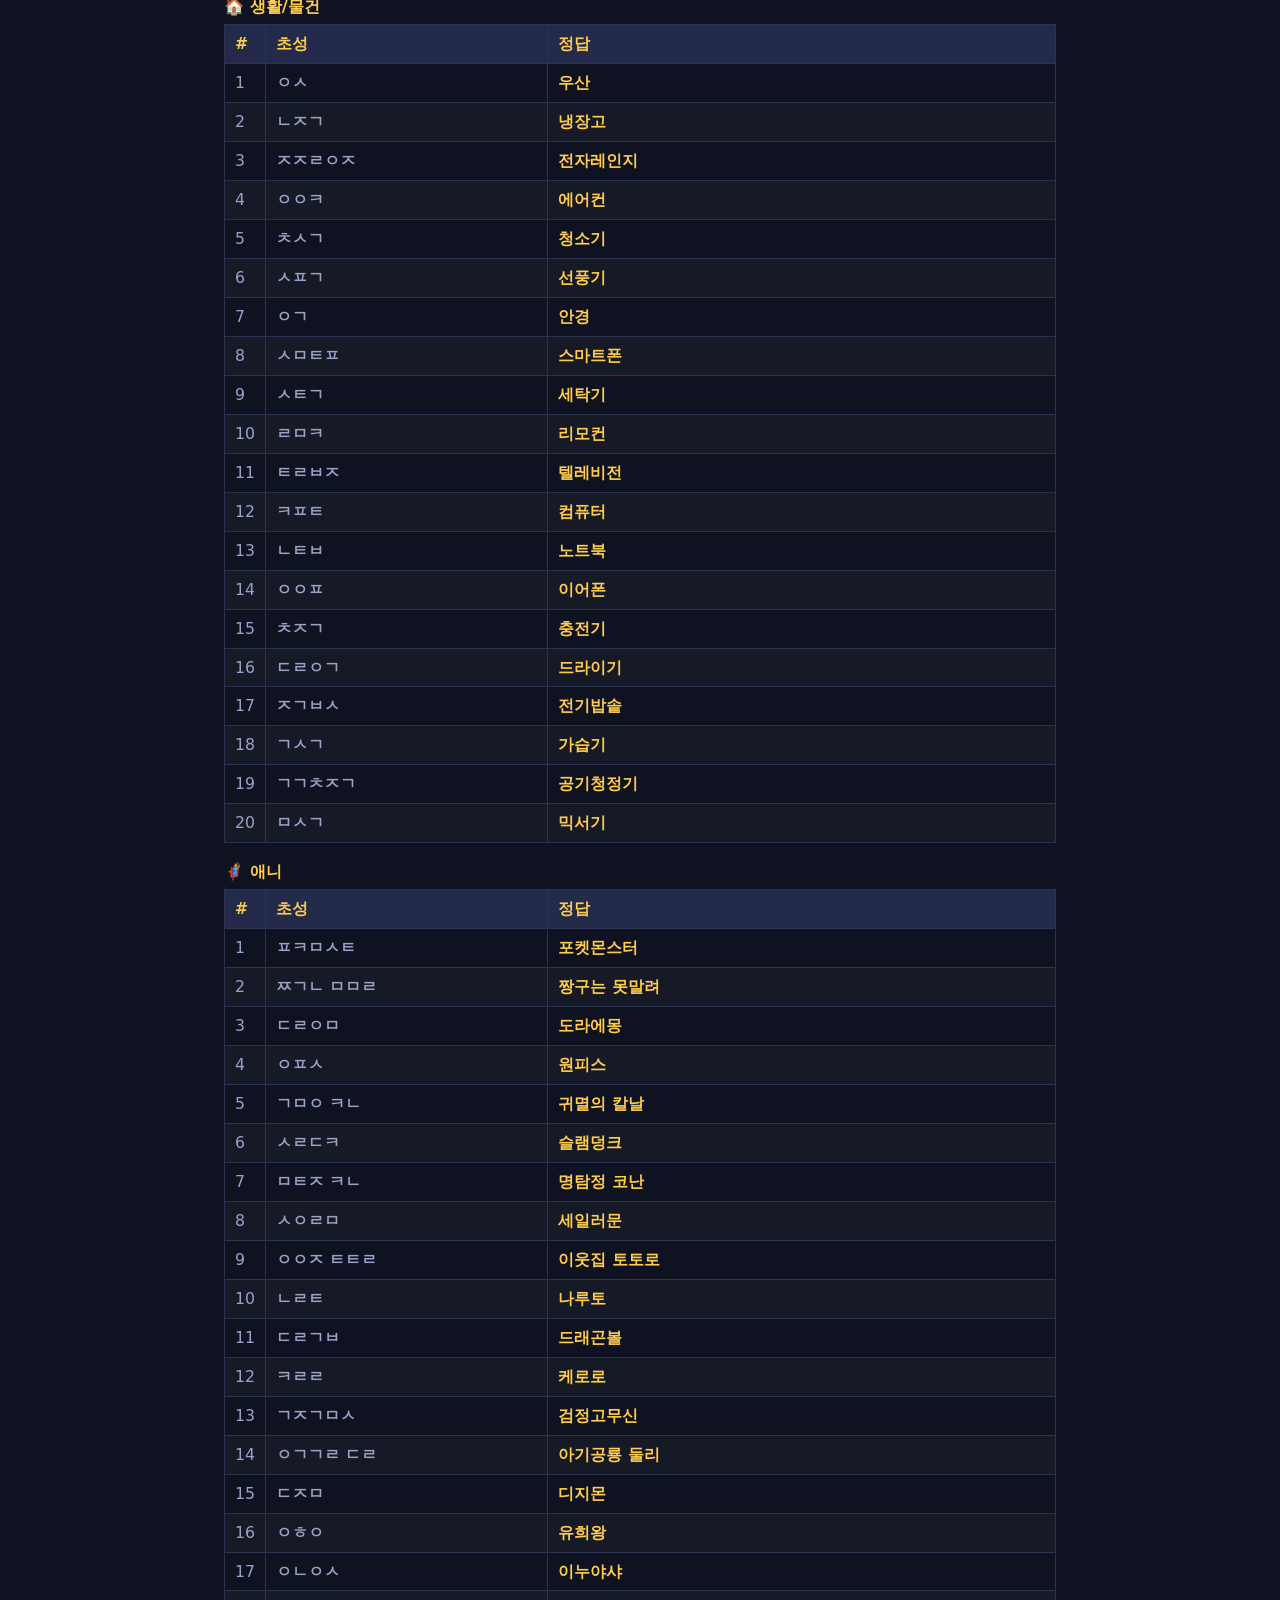
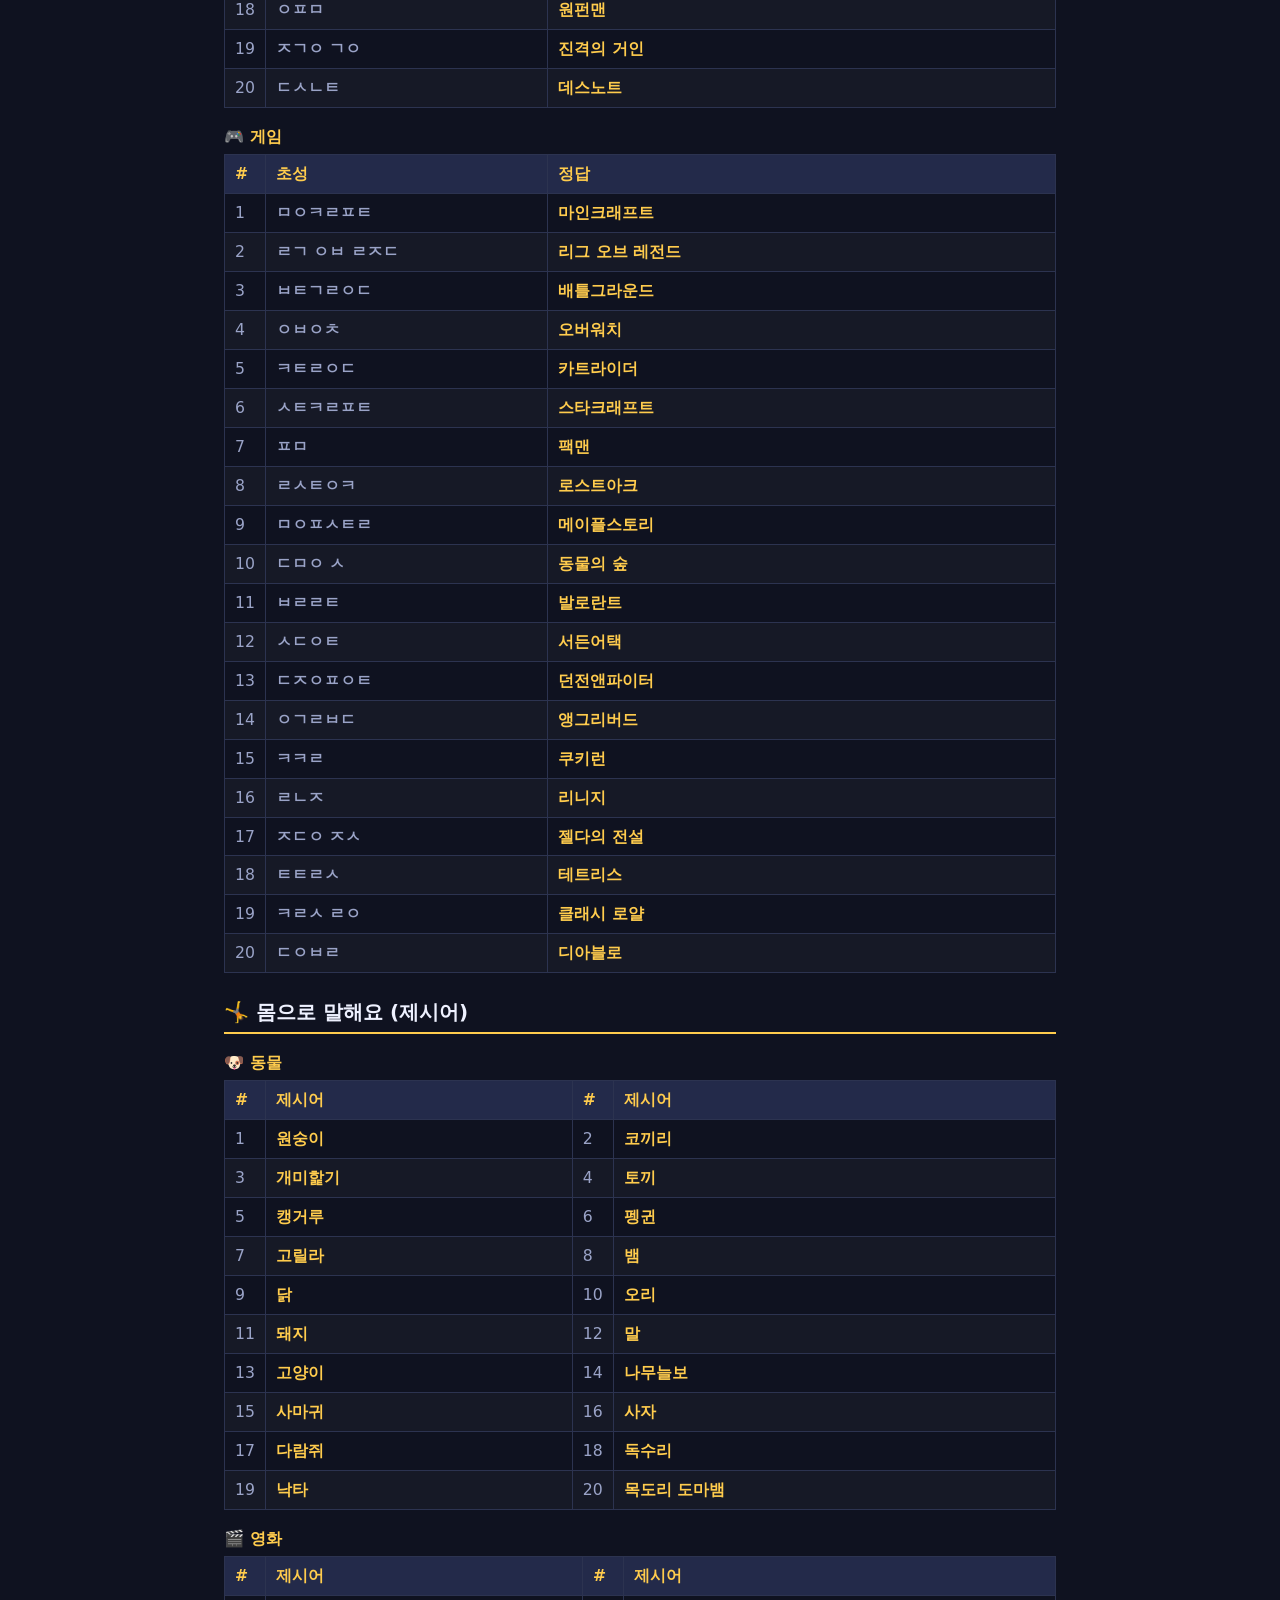
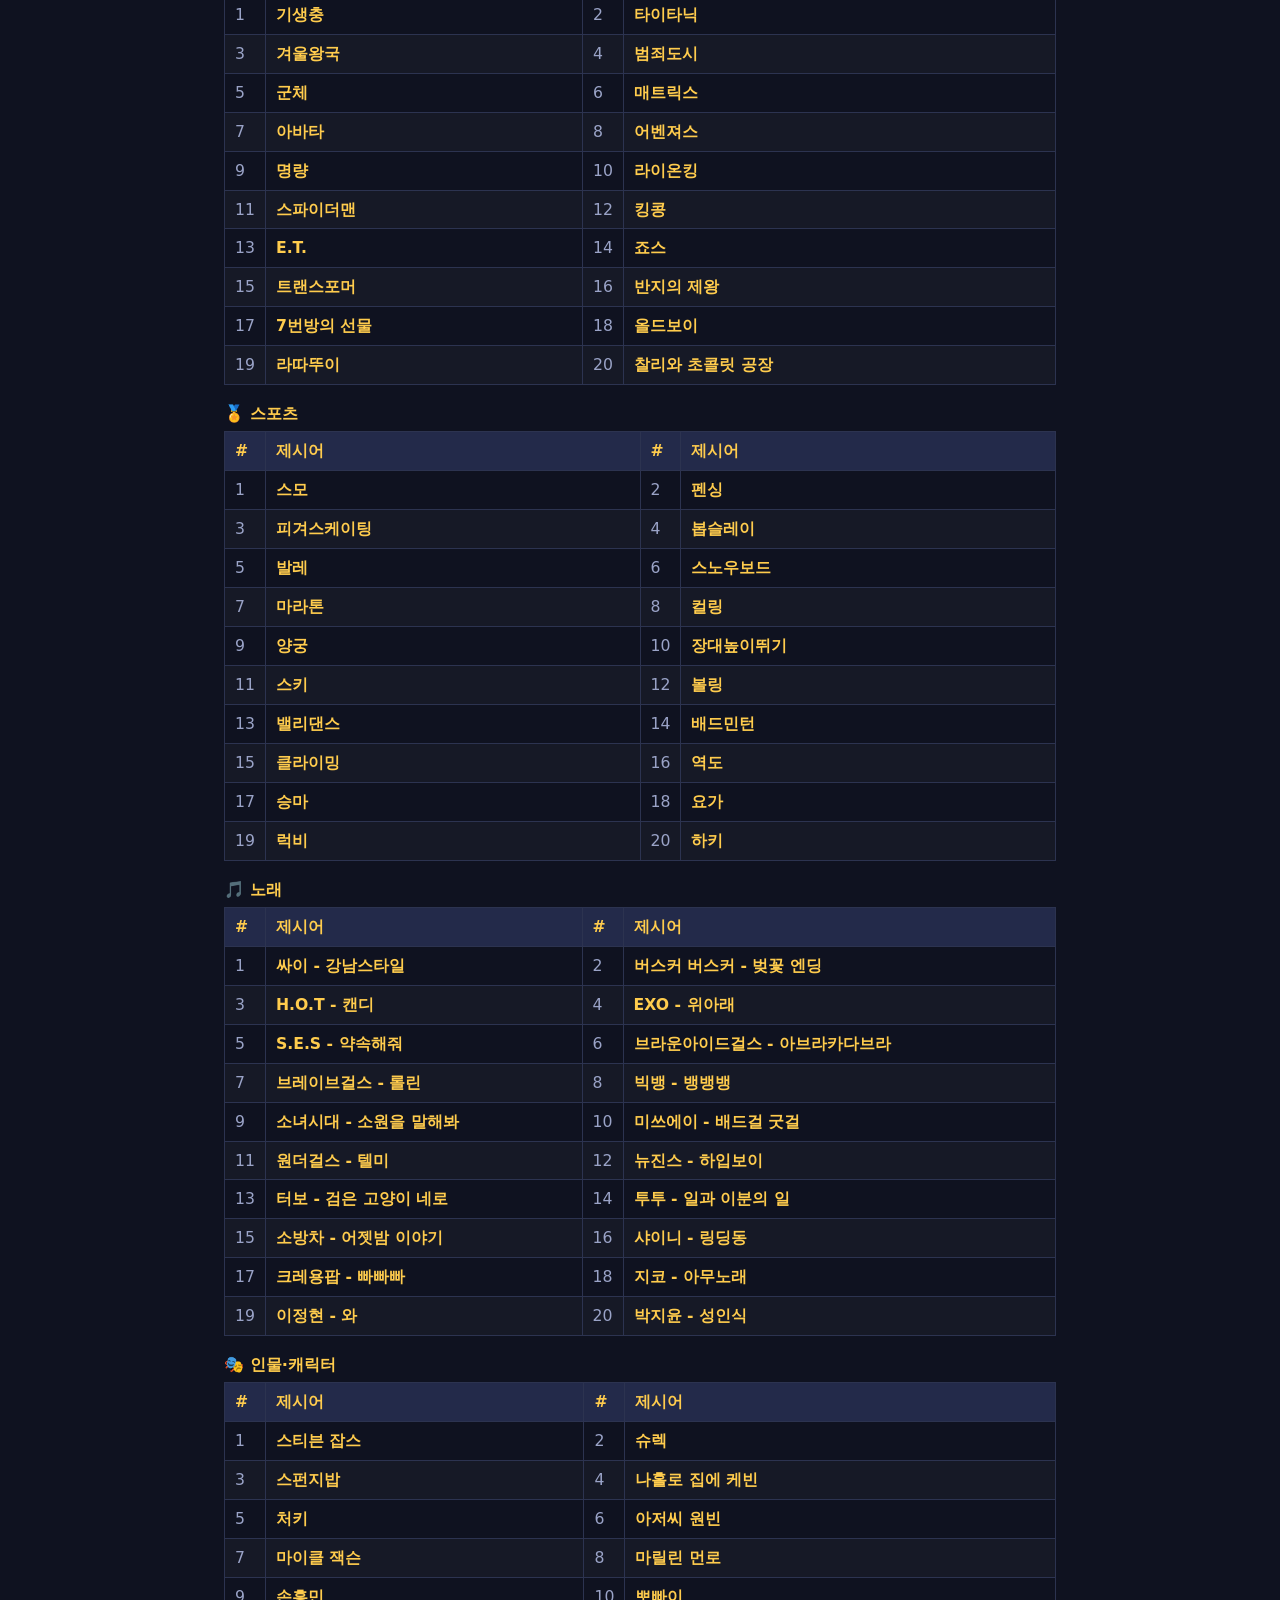
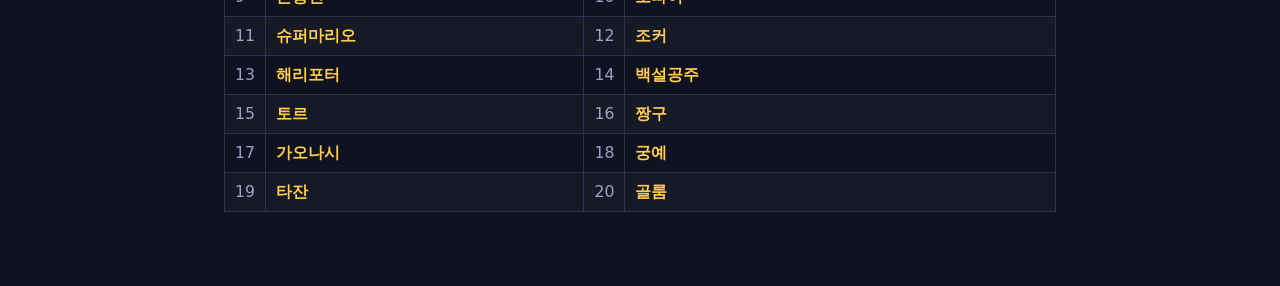
==== commit 22ed11ae: "answers: OX note lighter, no arrow, 2px smaller" ====
--- a/answers.html
+++ b/answers.html
@@ -25,6 +25,7 @@
   td.ox { text-align:center; font-weight:900; width:3rem; }
   td.ox.o { color:var(--ok); } td.ox.x { color:var(--hot); }
   td.note { color:var(--mut); font-size:.9rem; }
+  .oxnote { color:#6d7396; font-size:calc(.98rem - 2px); margin-top:5px; }
   a.home { color:var(--mut); }
 </style>
 </head>
@@ -47,7 +48,7 @@
     + '<thead><tr><th class="num">#</th><th>문제</th><th>정답</th></tr></thead><tbody>';
 OX.forEach((o,i)=>{
   html+=`<tr><td class="num">${i+1}</td>`
-      + `<td>${esc(o.q)}${o.e?`<div class="note" style="margin-top:5px">↳ ${esc(o.e)}</div>`:''}</td>`
+      + `<td>${esc(o.q)}${o.e?`<div class="oxnote">${esc(o.e)}</div>`:''}</td>`
       + `<td class="ox ${o.a?'o':'x'}">${o.a?'O':'X'}</td></tr>`;
 });
 html+='</tbody></table>';
